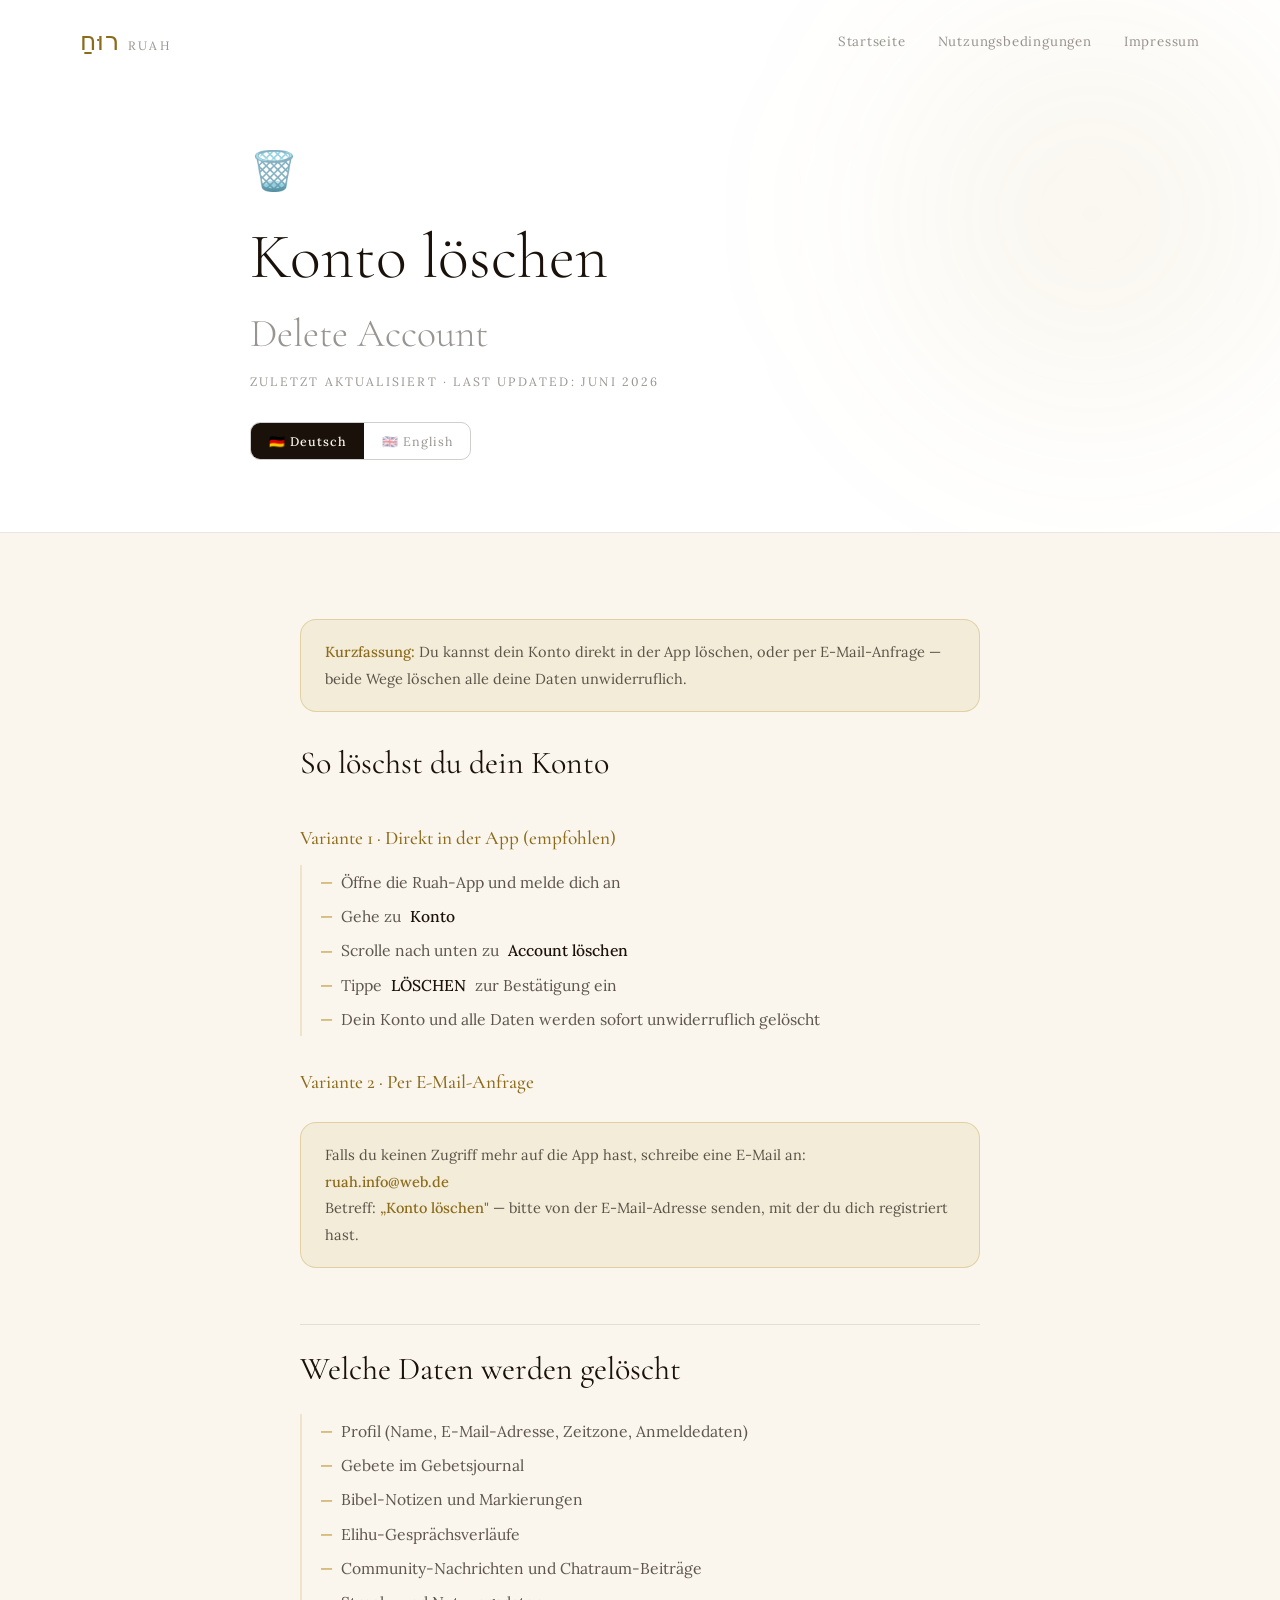
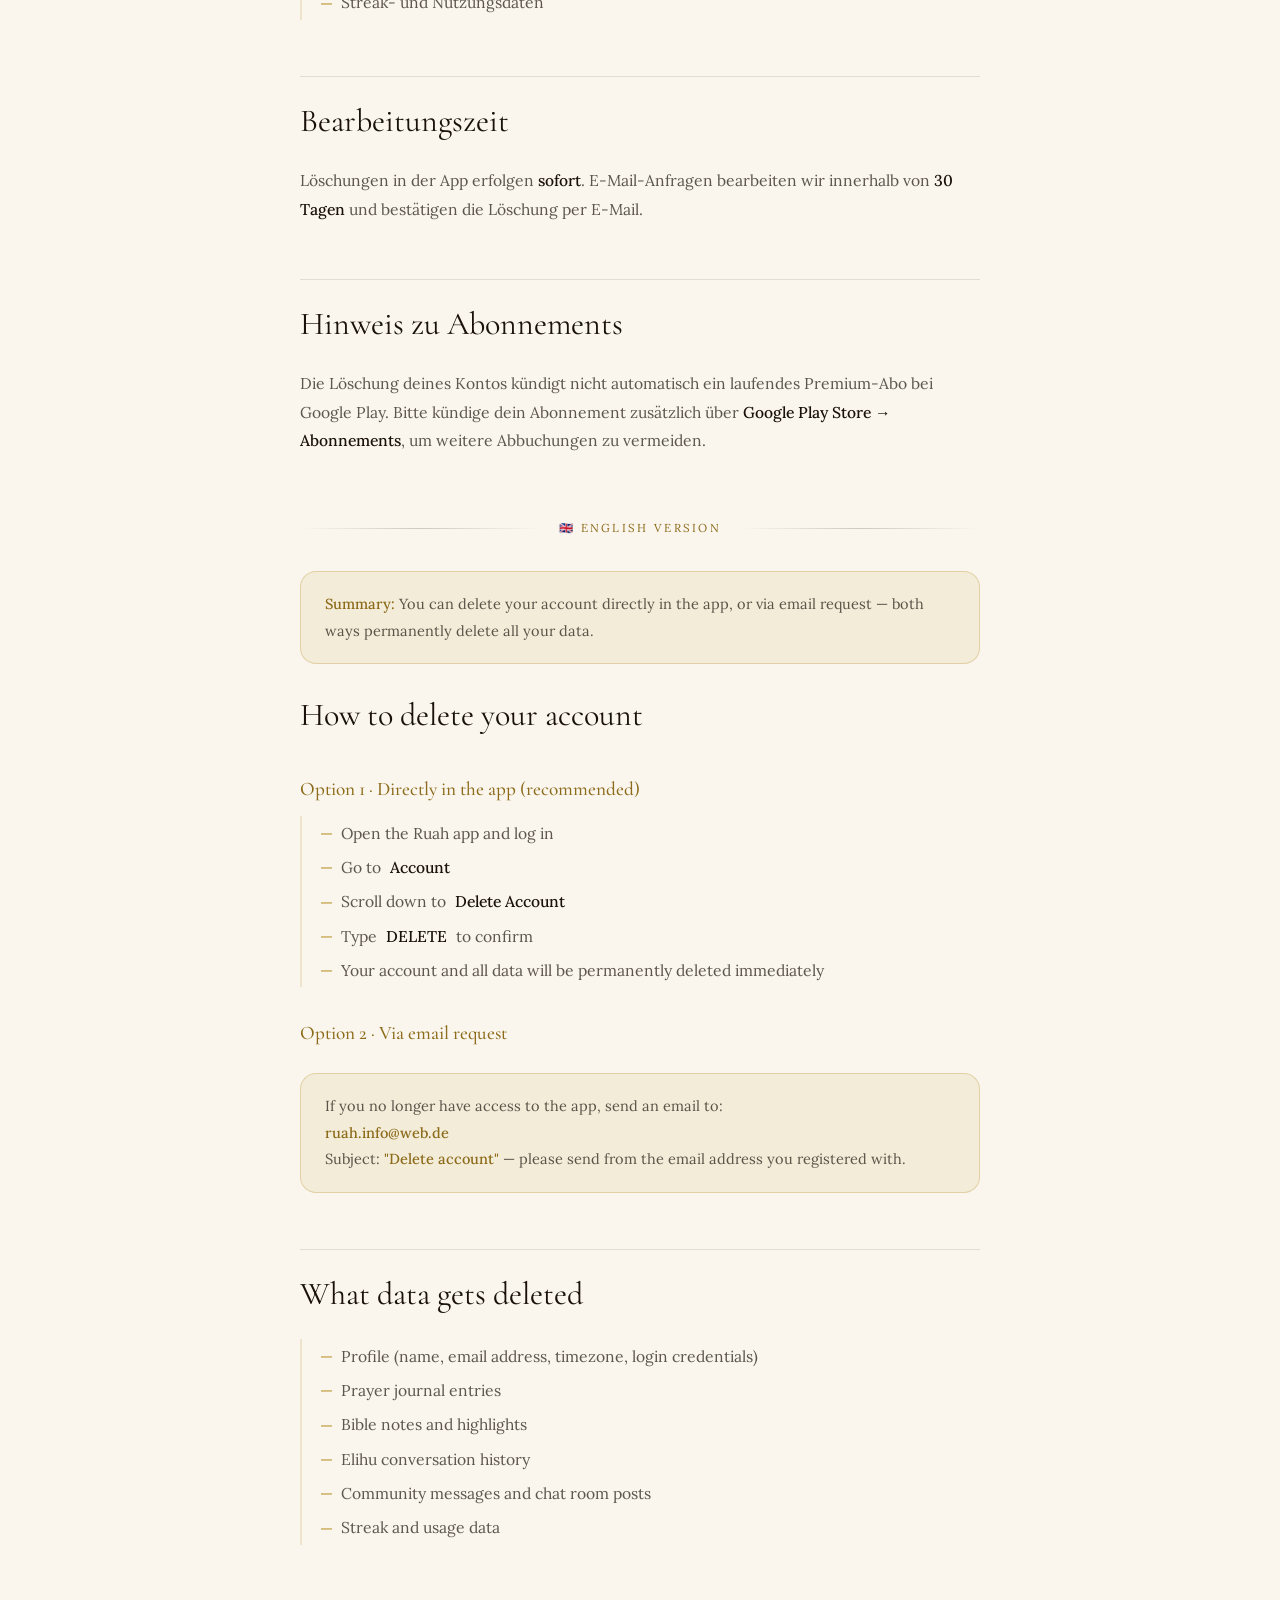
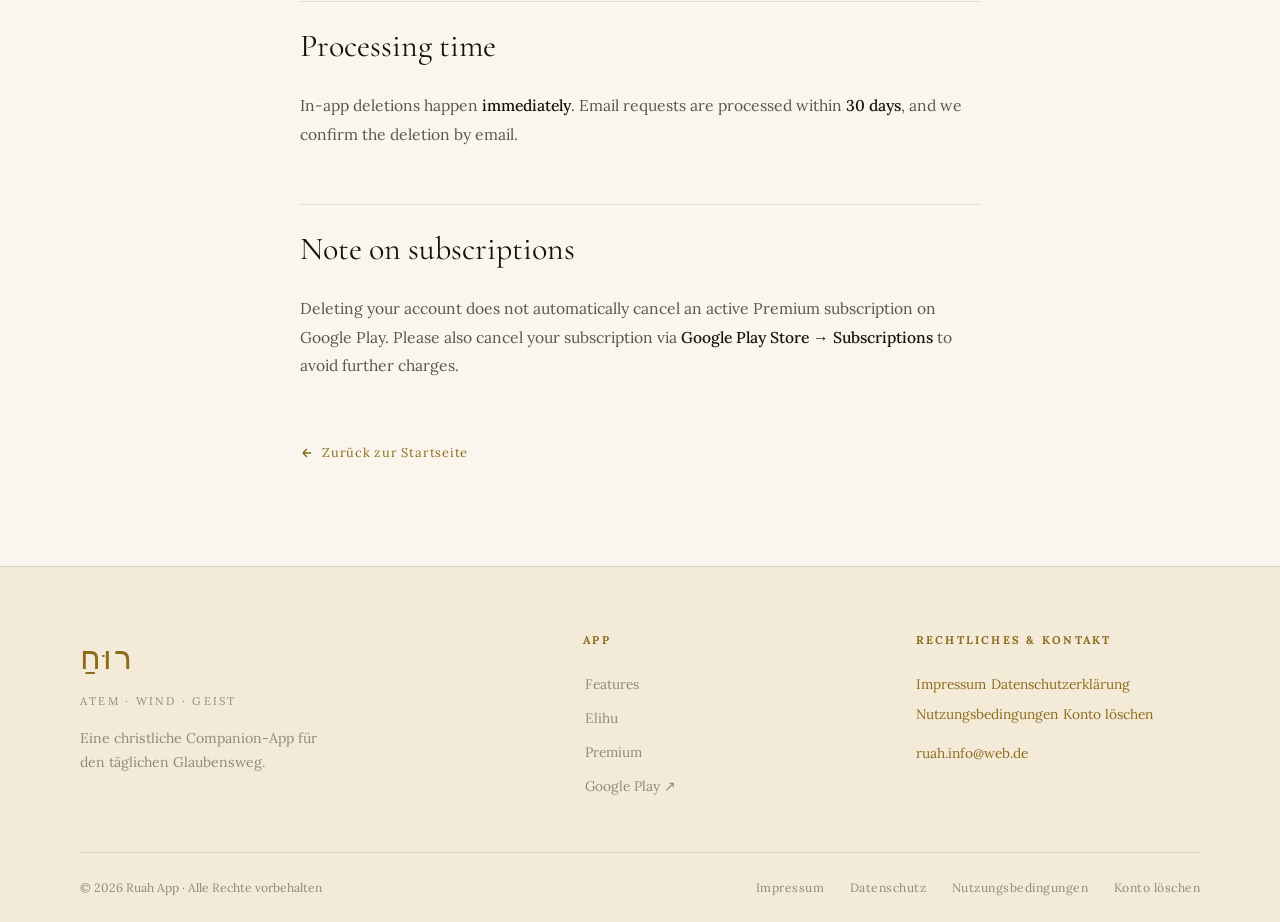
==== account-deletion.html @ 3427511c "Add files via upload" ====
<!DOCTYPE html>
<html lang="de">
<head>
  <meta charset="UTF-8">
  <meta name="viewport" content="width=device-width, initial-scale=1.0">
  <link rel="icon" type="image/png" href="favicon.png">
  <link rel="canonical" href="https://ruah.vercel.app/account-deletion.html">
  <meta name="description" content="Ruah Konto löschen — Anleitung zur dauerhaften Löschung deines Accounts und aller Daten.">
  <meta name="robots" content="noindex">
  <meta name="theme-color" content="#FAF6EE">
  <title>Konto löschen · Ruah</title>
  <link rel="preconnect" href="https://fonts.googleapis.com">
  <link rel="preconnect" href="https://fonts.gstatic.com" crossorigin>
  <link href="https://fonts.googleapis.com/css2?family=Cormorant+Garamond:ital,wght@0,300;0,400;0,500;1,300;1,400&family=Lora:ital,wght@0,400;0,500;1,400&display=swap" rel="stylesheet">
  <link rel="stylesheet" href="style.css">
</head>
<body>

<div id="progress-bar" role="progressbar" aria-hidden="true"></div>

<nav id="nav" aria-label="Hauptnavigation">
  <div class="nav-inner">
    <a href="index.html" class="nav-logo" aria-label="Ruah Startseite">
      <span class="nav-logo-heb">רוּחַ</span>
      <span class="nav-logo-lat">Ruah</span>
    </a>
    <div class="nav-links">
      <a href="index.html">Startseite</a>
      <a href="terms.html">Nutzungsbedingungen</a>
      <a href="imprint.html">Impressum</a>
    </div>
  </div>
</nav>

<header class="legal-hero">
  <div class="legal-hero-orb" aria-hidden="true"></div>
  <div class="container--narrow">
    <span class="legal-icon" aria-hidden="true">🗑️</span>
    <h1 class="legal-title">Konto löschen<br><span style="color:var(--ink-45);font-size:.62em;font-weight:300">Delete Account</span></h1>
    <p class="legal-sub">Zuletzt aktualisiert · Last updated: Juni 2026</p>
    <div class="lang-switch" role="navigation" aria-label="Sprachauswahl">
      <a href="#" data-target="de" class="active" aria-current="true">🇩🇪 Deutsch</a>
      <a href="#" data-target="en">🇬🇧 English</a>
    </div>
  </div>
</header>

<div class="legal-body">
  <div class="container">
    <div class="legal-layout">

      <article class="legal-content" id="de" style="grid-column: 1 / -1; max-width: 680px; margin: 0 auto;">

        <div class="info-box">
          <p><strong>Kurzfassung:</strong> Du kannst dein Konto direkt in der App löschen, oder per E-Mail-Anfrage — beide Wege löschen alle deine Daten unwiderruflich.</p>
        </div>

        <h2>So löschst du dein Konto</h2>
        <h3>Variante 1 · Direkt in der App (empfohlen)</h3>
        <ul>
          <li>Öffne die Ruah-App und melde dich an</li>
          <li>Gehe zu <strong>Konto</strong></li>
          <li>Scrolle nach unten zu <strong>Account löschen</strong></li>
          <li>Tippe <strong>LÖSCHEN</strong> zur Bestätigung ein</li>
          <li>Dein Konto und alle Daten werden sofort unwiderruflich gelöscht</li>
        </ul>

        <h3>Variante 2 · Per E-Mail-Anfrage</h3>
        <div class="info-box">
          <p>Falls du keinen Zugriff mehr auf die App hast, schreibe eine E-Mail an:</p>
          <p><a href="mailto:ruah.info@web.de?subject=Konto%20l%C3%B6schen"><strong>ruah.info@web.de</strong></a></p>
          <p>Betreff: <strong>„Konto löschen"</strong> — bitte von der E-Mail-Adresse senden, mit der du dich registriert hast.</p>
        </div>

        <h2>Welche Daten werden gelöscht</h2>
        <ul>
          <li>Profil (Name, E-Mail-Adresse, Zeitzone, Anmeldedaten)</li>
          <li>Gebete im Gebetsjournal</li>
          <li>Bibel-Notizen und Markierungen</li>
          <li>Elihu-Gesprächsverläufe</li>
          <li>Community-Nachrichten und Chatraum-Beiträge</li>
          <li>Streak- und Nutzungsdaten</li>
        </ul>

        <h2>Bearbeitungszeit</h2>
        <p>Löschungen in der App erfolgen <strong>sofort</strong>. E-Mail-Anfragen bearbeiten wir innerhalb von <strong>30 Tagen</strong> und bestätigen die Löschung per E-Mail.</p>

        <h2>Hinweis zu Abonnements</h2>
        <p>Die Löschung deines Kontos kündigt nicht automatisch ein laufendes Premium-Abo bei Google Play. Bitte kündige dein Abonnement zusätzlich über <strong>Google Play Store → Abonnements</strong>, um weitere Abbuchungen zu vermeiden.</p>

        <!-- ENGLISH -->
        <div class="lang-section" id="en">
          <div class="lang-divider"><span>🇬🇧 English Version</span></div>

          <div class="info-box">
            <p><strong>Summary:</strong> You can delete your account directly in the app, or via email request — both ways permanently delete all your data.</p>
          </div>

          <h2>How to delete your account</h2>
          <h3>Option 1 · Directly in the app (recommended)</h3>
          <ul>
            <li>Open the Ruah app and log in</li>
            <li>Go to <strong>Account</strong></li>
            <li>Scroll down to <strong>Delete Account</strong></li>
            <li>Type <strong>DELETE</strong> to confirm</li>
            <li>Your account and all data will be permanently deleted immediately</li>
          </ul>

          <h3>Option 2 · Via email request</h3>
          <div class="info-box">
            <p>If you no longer have access to the app, send an email to:</p>
            <p><a href="mailto:ruah.info@web.de?subject=Delete%20account"><strong>ruah.info@web.de</strong></a></p>
            <p>Subject: <strong>"Delete account"</strong> — please send from the email address you registered with.</p>
          </div>

          <h2>What data gets deleted</h2>
          <ul>
            <li>Profile (name, email address, timezone, login credentials)</li>
            <li>Prayer journal entries</li>
            <li>Bible notes and highlights</li>
            <li>Elihu conversation history</li>
            <li>Community messages and chat room posts</li>
            <li>Streak and usage data</li>
          </ul>

          <h2>Processing time</h2>
          <p>In-app deletions happen <strong>immediately</strong>. Email requests are processed within <strong>30 days</strong>, and we confirm the deletion by email.</p>

          <h2>Note on subscriptions</h2>
          <p>Deleting your account does not automatically cancel an active Premium subscription on Google Play. Please also cancel your subscription via <strong>Google Play Store → Subscriptions</strong> to avoid further charges.</p>
        </div>

        <a href="index.html" class="back-link">
          <svg width="14" height="14" viewBox="0 0 24 24" fill="none" stroke="currentColor" stroke-width="2.5" aria-hidden="true"><path d="M19 12H5M5 12l7-7M5 12l7 7"/></svg>
          Zurück zur Startseite
        </a>

      </article>
    </div>
  </div>
</div>

<footer id="footer" aria-label="Seitenfu&szlig;">
  <div class="container">
    <div class="footer-grid">
      <div class="footer-brand">
        <span class="f-heb">רוּחַ</span>
        <p class="f-sub">Atem · Wind · Geist</p>
        <p class="f-desc">Eine christliche Companion-App für den täglichen Glaubensweg.</p>
      </div>
      <div class="footer-col">
        <h4>App</h4>
        <a href="index.html#features">Features</a>
        <a href="index.html#elihu">Elihu</a>
        <a href="index.html#premium">Premium</a>
        <a href="https://play.google.com/store/apps/details?id=com.laisbrandmaehl.ruah" target="_blank" rel="noopener">Google Play ↗</a>
      </div>
      <div class="footer-col footer-contact">
        <h4>Rechtliches &amp; Kontakt</h4>
        <a href="imprint.html">Impressum</a>
        <a href="privacy.html">Datenschutzerklärung</a>
        <a href="terms.html">Nutzungsbedingungen</a>
        <a href="account-deletion.html">Konto löschen</a>
        <p style="margin-top:.8rem"><a href="mailto:ruah.info@web.de">ruah.info@web.de</a></p>
      </div>
    </div>
    <div class="footer-bottom">
      <p class="footer-copy">© 2026 Ruah App · Alle Rechte vorbehalten</p>
      <nav class="footer-legal-links" aria-label="Rechtliche Links">
        <a href="imprint.html">Impressum</a>
        <a href="privacy.html">Datenschutz</a>
        <a href="terms.html">Nutzungsbedingungen</a>
        <a href="account-deletion.html">Konto löschen</a>
      </nav>
    </div>
  </div>
</footer>

<script src="script.js"></script>
</body>
</html>
---- style.css ----
/* ═══════════════════════════════════════════════════════════
   RUAH — Premium Light Design System  v3.0
   Warm Cream · Ink · Gold
   Cormorant Garamond (Display) · Lora (Body)
   ═══════════════════════════════════════════════════════════ */

/* ── TOKENS ─────────────────────────────── */
:root {
  /* Surfaces */
  --bg:         #FAF6EE;
  --bg-warm:    #F4EAD8;
  --bg-section: #FFFFFF;
  --surface:    #FFFFFF;
  --surface-2:  #FBF7F0;

  /* Ink */
  --ink:        #1A110A;
  --ink-70:     rgba(26,17,10,.70);
  --ink-45:     rgba(26,17,10,.45);
  --ink-20:     rgba(26,17,10,.20);
  --ink-10:     rgba(26,17,10,.10);
  --ink-06:     rgba(26,17,10,.06);

  /* Gold */
  --gold:       #B8922A;
  --gold-lt:    #D4A84B;
  --gold-dk:    #8C6B1A;
  --gold-10:    rgba(184,146,42,.10);
  --gold-18:    rgba(184,146,42,.18);
  --gold-30:    rgba(184,146,42,.30);

  /* Shadows */
  --shadow-sm:  0 1px 4px rgba(26,17,10,.07), 0 2px 12px rgba(180,140,80,.08);
  --shadow-md:  0 4px 20px rgba(26,17,10,.08), 0 8px 40px rgba(180,140,80,.10);
  --shadow-lg:  0 12px 50px rgba(26,17,10,.10), 0 24px 80px rgba(180,140,80,.12);
  --shadow-xl:  0 24px 80px rgba(26,17,10,.12), 0 40px 120px rgba(180,140,80,.14);

  --br:    16px;
  --br-sm: 10px;
  --br-lg: 24px;
  --br-xl: 36px;

  --ease: cubic-bezier(0.16, 1, 0.3, 1);
  --ease-in: cubic-bezier(0.45, 0, 0.55, 1);
}

/* ── RESET ──────────────────────────────── */
*, *::before, *::after { box-sizing: border-box; margin: 0; padding: 0; }
html { scroll-behavior: smooth; -webkit-text-size-adjust: 100%; }
body {
  background: var(--bg);
  color: var(--ink);
  font-family: 'Lora', Georgia, serif;
  font-size: clamp(1rem, 1.5vw, 1.075rem);
  line-height: 1.78;
  overflow-x: hidden;
}
img, svg { display: block; max-width: 100%; }
a { color: inherit; text-decoration: none; }
ul { list-style: none; }

/* Selection */
::selection { background: var(--gold-10); color: var(--ink); }

/* Focus */
:focus-visible {
  outline: 2px solid var(--gold);
  outline-offset: 3px;
  border-radius: 4px;
}

/* ── SCROLL PROGRESS ────────────────────── */
#progress-bar {
  position: fixed;
  top: 0; left: 0;
  height: 2px;
  width: 0%;
  background: linear-gradient(90deg, var(--gold-dk), var(--gold), var(--gold-lt));
  z-index: 9999;
  transition: width .08s linear;
}

/* ── UTILITY ────────────────────────────── */
.container {
  width: min(1120px, 100% - 2 * clamp(1.25rem, 5vw, 3.5rem));
  margin: 0 auto;
}
.container--narrow {
  width: min(780px, 100% - 2 * clamp(1.25rem, 5vw, 3.5rem));
  margin: 0 auto;
}

/* ── TYPOGRAPHY ─────────────────────────── */
.label {
  font-family: 'Lora', serif;
  font-size: .73rem;
  font-weight: 400;
  letter-spacing: .26em;
  text-transform: uppercase;
  color: var(--gold);
  display: block;
  margin-bottom: .85rem;
}
.label--center { text-align: center; }
.label--ink    { color: var(--ink-45); }

.display {
  font-family: 'Cormorant Garamond', serif;
  font-size: clamp(2.4rem, 5vw, 3.9rem);
  font-weight: 300;
  line-height: 1.1;
  color: var(--ink);
  margin-bottom: 1.4rem;
}
.display--center { text-align: center; }
.display--sm { font-size: clamp(1.9rem, 3.5vw, 2.8rem); }

.body-text {
  color: var(--ink-70);
  line-height: 1.82;
  font-size: clamp(.93rem, 1.35vw, 1.02rem);
  margin-bottom: 1.1rem;
}
.body-text em   { color: var(--gold-dk); font-style: italic; }
.body-text strong { color: var(--ink); font-weight: 500; }

/* ── DIVIDER ────────────────────────────── */
.divider {
  height: 1px;
  background: linear-gradient(90deg, transparent, var(--gold-18), transparent);
  border: none;
  margin: 0;
}

/* ── BUTTONS ────────────────────────────── */
.btn {
  display: inline-flex;
  align-items: center;
  gap: .55rem;
  font-family: 'Lora', serif;
  font-size: .92rem;
  font-weight: 500;
  letter-spacing: .04em;
  padding: .88rem 2rem;
  border-radius: var(--br);
  cursor: pointer;
  transition: transform .28s var(--ease), box-shadow .28s, background .2s, border-color .2s;
}
.btn:active { transform: translateY(0) !important; }

.btn--primary {
  background: var(--ink);
  color: var(--bg);
  box-shadow: 0 4px 18px rgba(26,17,10,.18);
}
.btn--primary:hover {
  background: #2e1e13;
  transform: translateY(-2px);
  box-shadow: 0 10px 36px rgba(26,17,10,.22);
}
.btn--gold {
  background: var(--gold);
  color: var(--bg);
  box-shadow: 0 4px 18px var(--gold-18);
}
.btn--gold:hover {
  background: var(--gold-lt);
  transform: translateY(-2px);
  box-shadow: 0 10px 36px var(--gold-30);
}
.btn--ghost {
  background: transparent;
  color: var(--ink-70);
  border: 1.5px solid var(--ink-20);
}
.btn--ghost:hover {
  color: var(--ink);
  border-color: var(--ink-45);
  transform: translateY(-2px);
}
.btn--lg { padding: 1.05rem 2.6rem; font-size: 1rem; }
.btn--sm { padding: .62rem 1.45rem; font-size: .84rem; }

/* ══════════════════════════════════════════
   NAV
══════════════════════════════════════════ */
#nav {
  position: fixed;
  top: 0; left: 0; right: 0;
  z-index: 500;
  transition: background .35s, box-shadow .35s, backdrop-filter .35s;
}
#nav.scrolled {
  background: rgba(250,246,238,.92);
  backdrop-filter: blur(20px);
  -webkit-backdrop-filter: blur(20px);
  box-shadow: 0 1px 0 var(--ink-10), 0 4px 24px rgba(26,17,10,.06);
}
.nav-inner {
  display: flex;
  align-items: center;
  justify-content: space-between;
  width: min(1120px, 100% - 2.5rem);
  margin: 0 auto;
  padding: 1.25rem 0;
}
.nav-logo {
  display: flex;
  align-items: baseline;
  gap: .5rem;
}
.nav-logo-heb {
  font-family: 'Cormorant Garamond', serif;
  font-size: 1.55rem;
  font-weight: 500;
  color: var(--gold-dk);
  letter-spacing: .04em;
}
.nav-logo-lat {
  font-family: 'Lora', serif;
  font-size: .76rem;
  letter-spacing: .18em;
  color: var(--ink-45);
  text-transform: uppercase;
}
.nav-links {
  display: flex;
  align-items: center;
  gap: 2rem;
}
.nav-links a {
  font-size: .83rem;
  letter-spacing: .06em;
  color: var(--ink-45);
  transition: color .2s;
  position: relative;
}
.nav-links a::after {
  content: '';
  position: absolute;
  bottom: -3px;
  left: 0; right: 0;
  height: 1px;
  background: var(--gold);
  transform: scaleX(0);
  transform-origin: left;
  transition: transform .25s var(--ease);
}
.nav-links a:hover { color: var(--ink); }
.nav-links a:hover::after { transform: scaleX(1); }
.nav-links a.nav-cta {
  background: var(--ink);
  color: var(--bg) !important;
  padding: .42rem 1.15rem;
  border-radius: var(--br-sm);
  font-size: .8rem !important;
  letter-spacing: .08em !important;
  transition: background .2s, transform .2s var(--ease);
}
.nav-links a.nav-cta::after { display: none; }
.nav-links a.nav-cta:hover {
  background: var(--gold-dk);
  transform: translateY(-1px);
}

/* Language toggle */
.lang-toggle {
  display: flex;
  border: 1px solid var(--ink-20);
  border-radius: var(--br-sm);
  overflow: hidden;
  flex-shrink: 0;
}
.lang-btn {
  background: transparent;
  border: none;
  color: var(--ink-45);
  font-family: 'Lora', serif;
  font-size: .74rem;
  letter-spacing: .1em;
  padding: .36rem .7rem;
  cursor: pointer;
  transition: background .18s, color .18s;
  line-height: 1;
}
.lang-btn:hover { background: var(--ink-06); color: var(--ink); }
.lang-btn.active {
  background: var(--ink);
  color: var(--bg);
  font-weight: 500;
}
/* on scrolled nav — slightly adjusted */
#nav.scrolled .lang-toggle { border-color: var(--ink-20); }

/* ══════════════════════════════════════════
   HERO
══════════════════════════════════════════ */
#hero {
  position: relative;
  min-height: 100svh;
  display: flex;
  align-items: center;
  justify-content: center;
  overflow: hidden;
  padding: 8rem 1.5rem 5rem;
  background: var(--bg);
}
.hero-orb {
  position: absolute;
  border-radius: 50%;
  filter: blur(80px);
  pointer-events: none;
}
.hero-orb-1 {
  width: 55vw; height: 55vw;
  max-width: 680px; max-height: 680px;
  background: radial-gradient(circle, rgba(184,146,42,.12) 0%, transparent 68%);
  top: -15%; right: -10%;
  animation: oFloat1 16s ease-in-out infinite;
}
.hero-orb-2 {
  width: 42vw; height: 42vw;
  max-width: 520px; max-height: 520px;
  background: radial-gradient(circle, rgba(212,168,75,.09) 0%, transparent 68%);
  bottom: 5%; left: -8%;
  animation: oFloat2 20s ease-in-out infinite;
}
@keyframes oFloat1 { 0%,100%{transform:translate(0,0) scale(1)} 50%{transform:translate(-30px,24px) scale(1.06)} }
@keyframes oFloat2 { 0%,100%{transform:translate(0,0) scale(1)} 50%{transform:translate(24px,-30px) scale(1.05)} }

/* floating chars — very subtle on light */
.hero-chars {
  position: absolute; inset: 0;
  pointer-events: none; z-index: 0;
  overflow: hidden;
}
.hc {
  position: absolute;
  left: var(--x);
  font-family: 'Cormorant Garamond', serif;
  font-size: var(--sz);
  color: rgba(184,146,42,.055);
  user-select: none;
  animation: hcFloat var(--dur) var(--del) ease-in-out infinite;
}
@keyframes hcFloat {
  0%   { transform: translateY(108vh) rotate(-9deg); opacity: 0; }
  8%   { opacity: 1; }
  92%  { opacity: 1; }
  100% { transform: translateY(-14vh) rotate(9deg); opacity: 0; }
}

.hero-content {
  position: relative;
  z-index: 2;
  text-align: center;
  max-width: 760px;
}
.hero-eyebrow {
  font-family: 'Lora', serif;
  font-size: .73rem;
  letter-spacing: .28em;
  text-transform: uppercase;
  color: var(--gold);
  margin-bottom: 1.5rem;
  animation: aUp .9s .1s var(--ease) both;
}
.hero-heb {
  display: block;
  font-family: 'Cormorant Garamond', serif;
  font-size: clamp(5.5rem, 16vw, 11rem);
  font-weight: 300;
  line-height: .88;
  letter-spacing: .06em;
  color: var(--ink);
  animation: aUp 1.1s .25s var(--ease) both;
  /* subtle outline as premium touch */
  -webkit-text-stroke: 0px transparent;
}
.hero-tagline {
  display: flex;
  align-items: center;
  justify-content: center;
  gap: .8rem;
  font-family: 'Cormorant Garamond', serif;
  font-style: italic;
  font-size: clamp(1.3rem, 3vw, 1.9rem);
  font-weight: 300;
  color: var(--ink-45);
  margin: .5rem 0 1.6rem;
  animation: aUp 1s .4s var(--ease) both;
}
.hero-tagline .dot { color: var(--gold); font-style: normal; }
.hero-sub {
  color: var(--ink-70);
  max-width: 490px;
  margin: 0 auto 2.5rem;
  font-size: clamp(.93rem, 1.45vw, 1.02rem);
  animation: aUp 1s .55s var(--ease) both;
}
.hero-ctas {
  display: flex;
  flex-wrap: wrap;
  gap: .9rem;
  justify-content: center;
  animation: aUp 1s .7s var(--ease) both;
}
.scroll-cue {
  position: absolute;
  bottom: 2.5rem; left: 50%;
  transform: translateX(-50%);
  z-index: 2;
}
.scroll-line {
  width: 1px; height: 55px;
  background: linear-gradient(to bottom, var(--gold), transparent);
  margin: 0 auto;
  animation: sPulse 2.2s ease-in-out infinite;
}
@keyframes sPulse {
  0%,100% { opacity: .35; transform: scaleY(1); }
  50%      { opacity: .9;  transform: scaleY(1.08); }
}

/* ══════════════════════════════════════════
   MEANING
══════════════════════════════════════════ */
#meaning {
  padding: clamp(5rem, 10vw, 9rem) 0;
  background: var(--bg-section);
  position: relative;
}
.meaning-grid {
  display: grid;
  grid-template-columns: 1fr 1.5fr;
  gap: clamp(3rem, 6vw, 6rem);
  align-items: center;
}
.meaning-glyph {
  display: flex;
  align-items: center;
  justify-content: center;
}
.glyph-wrap {
  position: relative;
}
.glyph-text {
  font-family: 'Cormorant Garamond', serif;
  font-size: clamp(6rem, 11vw, 9.5rem);
  font-weight: 300;
  color: transparent;
  -webkit-text-stroke: 1.5px var(--gold-30);
  letter-spacing: .12em;
  line-height: 1;
  transition: -webkit-text-stroke .4s, color .4s;
  cursor: default;
  user-select: none;
}
.meaning-glyph:hover .glyph-text {
  -webkit-text-stroke: 1.5px var(--gold);
  color: var(--gold-10);
}
.pills {
  display: flex;
  flex-wrap: wrap;
  gap: .45rem;
  margin-top: 1.8rem;
}
.pill {
  font-size: .7rem;
  letter-spacing: .14em;
  text-transform: uppercase;
  padding: .3rem .9rem;
  border: 1px solid var(--gold-30);
  border-radius: 100px;
  color: var(--gold-dk);
  background: var(--gold-10);
  transition: background .2s, border-color .2s;
}
.pill:hover { background: var(--gold-18); border-color: var(--gold); }

/* ══════════════════════════════════════════
   FEATURES
══════════════════════════════════════════ */
#features {
  padding: clamp(5rem, 10vw, 9rem) 0;
  background: var(--bg);
}
.section-head { margin-bottom: clamp(2.5rem, 5vw, 4rem); }

.features-grid {
  display: grid;
  grid-template-columns: repeat(3, 1fr);
  gap: 1.1rem;
}
.fc {
  background: var(--surface);
  border: 1px solid var(--ink-10);
  border-radius: var(--br-lg);
  padding: 2.2rem 1.9rem;
  box-shadow: var(--shadow-sm);
  transition: border-color .3s, transform .4s var(--ease), box-shadow .4s;
  position: relative;
  overflow: hidden;
}
.fc::after {
  content: '';
  position: absolute;
  bottom: 0; left: 0; right: 0;
  height: 3px;
  background: linear-gradient(90deg, var(--gold-dk), var(--gold-lt));
  transform: scaleX(0);
  transform-origin: left;
  transition: transform .4s var(--ease);
  border-radius: 0 0 var(--br-lg) var(--br-lg);
}
.fc:hover {
  border-color: var(--gold-30);
  transform: translateY(-5px);
  box-shadow: var(--shadow-md);
}
.fc:hover::after { transform: scaleX(1); }
.fc--wide {
  grid-column: span 2;
  background: linear-gradient(135deg, var(--bg-warm) 0%, var(--surface) 100%);
}
.fc--warm {
  background: linear-gradient(135deg, rgba(212,168,75,.07) 0%, var(--surface) 100%);
}
.fc-icon { font-size: 1.85rem; margin-bottom: .95rem; display: block; }
.fc-title {
  font-family: 'Cormorant Garamond', serif;
  font-size: 1.45rem;
  font-weight: 500;
  color: var(--ink);
  margin-bottom: .5rem;
  line-height: 1.2;
}
.fc-body {
  font-size: .9rem;
  color: var(--ink-70);
  line-height: 1.75;
  margin-bottom: 1.1rem;
}
.fc-tag {
  font-family: 'Lora', serif;
  font-size: .68rem;
  letter-spacing: .14em;
  text-transform: uppercase;
  color: var(--gold-dk);
  background: var(--gold-10);
  padding: .22rem .7rem;
  border-radius: 100px;
  display: inline-block;
}

/* ══════════════════════════════════════════
   ELIHU
══════════════════════════════════════════ */
#elihu {
  padding: clamp(5rem, 10vw, 9rem) 0;
  background: var(--bg-warm);
  position: relative;
  overflow: hidden;
}
#elihu::before {
  content: '';
  position: absolute;
  top: 0; left: 0; right: 0;
  height: 1px;
  background: linear-gradient(90deg, transparent, var(--gold-18), transparent);
}
#elihu::after {
  content: '';
  position: absolute;
  bottom: 0; left: 0; right: 0;
  height: 1px;
  background: linear-gradient(90deg, transparent, var(--gold-18), transparent);
}
.elihu-orb-light {
  position: absolute;
  width: 65vw; height: 65vw;
  max-width: 800px; max-height: 800px;
  background: radial-gradient(circle, rgba(184,146,42,.09) 0%, transparent 68%);
  top: 50%; left: 50%;
  transform: translate(-50%,-50%);
  filter: blur(100px);
  pointer-events: none;
}
.elihu-grid {
  position: relative; z-index: 2;
  display: grid;
  grid-template-columns: 1fr 1fr;
  gap: clamp(3rem, 6vw, 5rem);
  align-items: center;
}
.elihu-quote {
  border-left: 2px solid var(--gold);
  padding-left: 1.4rem;
  margin: 1.8rem 0;
  font-style: italic;
  font-size: .98rem;
  color: var(--ink-70);
}
.elihu-quote cite {
  display: block;
  margin-top: .5rem;
  font-size: .74rem;
  letter-spacing: .1em;
  color: var(--gold-dk);
  font-style: normal;
}
.badges { display: flex; flex-wrap: wrap; gap: .45rem; margin-top: 1.4rem; }
.badge {
  font-size: .7rem;
  letter-spacing: .1em;
  text-transform: uppercase;
  color: var(--ink-45);
  border: 1px solid var(--ink-20);
  padding: .25rem .7rem;
  border-radius: 100px;
}

/* chat mockup — light */
.chat-mockup {
  background: var(--surface);
  border: 1px solid var(--ink-10);
  border-radius: var(--br-lg);
  overflow: hidden;
  box-shadow: var(--shadow-xl);
  transform: perspective(900px) rotateY(-4deg) rotateX(2deg);
  transition: transform .65s var(--ease), box-shadow .65s;
}
.chat-mockup:hover {
  transform: perspective(900px) rotateY(0) rotateX(0);
  box-shadow: 0 30px 80px rgba(26,17,10,.12), 0 60px 120px rgba(184,146,42,.08);
}
.chat-head {
  display: flex;
  align-items: center;
  gap: .85rem;
  padding: 1.1rem 1.4rem;
  border-bottom: 1px solid var(--ink-10);
  background: var(--bg-warm);
}
.chat-ava { font-size: 1.5rem; line-height: 1; }
.chat-name {
  font-family: 'Cormorant Garamond', serif;
  font-size: 1.1rem;
  font-weight: 500;
  color: var(--ink);
  letter-spacing: .04em;
}
.chat-status { font-size: .68rem; color: var(--gold-dk); letter-spacing: .08em; }
.chat-dot {
  width: 8px; height: 8px; border-radius: 50%;
  background: #4caf7d; margin-left: auto;
  box-shadow: 0 0 8px rgba(76,175,125,.5);
  animation: dPulse 2.5s ease-in-out infinite;
}
@keyframes dPulse { 0%,100%{opacity:1} 50%{opacity:.45} }
.chat-msgs { padding: 1.4rem; display: flex; flex-direction: column; gap: .8rem; }
.cb {
  max-width: 84%;
  padding: .8rem 1rem;
  border-radius: 16px;
  font-size: .85rem;
  line-height: 1.68;
  font-family: 'Lora', serif;
  visibility: hidden;
  opacity: 0;
  transition: opacity .3s ease;
}
.cb.user {
  align-self: flex-end;
  background: var(--bg-warm);
  border: 1px solid var(--gold-18);
  color: var(--ink);
  border-bottom-right-radius: 4px;
}
.cb.bot {
  align-self: flex-start;
  background: var(--surface-2);
  border: 1px solid var(--ink-10);
  color: var(--ink-70);
  border-bottom-left-radius: 4px;
}
.cb em { color: var(--gold-dk); font-style: italic; }

/* ══════════════════════════════════════════
   PREMIUM
══════════════════════════════════════════ */
#premium {
  padding: clamp(5rem, 10vw, 9rem) 0;
  background: var(--bg-section);
}
.premium-wrap {
  display: grid;
  grid-template-columns: 1fr 1fr;
  gap: 1.2rem;
  max-width: 780px;
  margin: 0 auto;
}
.pc {
  border-radius: var(--br-lg);
  padding: 2.4rem 2rem;
  border: 1px solid var(--ink-10);
  background: var(--surface);
  box-shadow: var(--shadow-sm);
}
.pc h3 {
  font-family: 'Cormorant Garamond', serif;
  font-size: 2rem;
  font-weight: 300;
  color: var(--ink);
  margin-bottom: 1.4rem;
}
.price-mo { font-size: .95rem; color: var(--ink-45); }
.pc ul { margin-bottom: .5rem; }
.pc li {
  display: flex;
  align-items: flex-start;
  gap: .7rem;
  padding: .46rem 0;
  border-bottom: 1px solid var(--ink-06);
  font-size: .89rem;
  color: var(--ink-70);
}
.pc li:last-child { border-bottom: none; }
.ck { color: var(--ink-20); flex-shrink: 0; margin-top: .1rem; }
.ck--gold { color: var(--gold); flex-shrink: 0; margin-top: .1rem; }
.pc--paid {
  background: linear-gradient(145deg, var(--bg-warm) 0%, var(--surface) 100%);
  border-color: var(--gold-30);
  position: relative;
  box-shadow: var(--shadow-md);
}
.pc-badge {
  position: absolute;
  top: -1px; left: 50%;
  transform: translateX(-50%);
  background: var(--gold);
  color: var(--bg);
  font-size: .68rem;
  letter-spacing: .16em;
  text-transform: uppercase;
  font-family: 'Lora', serif;
  font-weight: 500;
  padding: .24rem 1.1rem;
  border-radius: 0 0 var(--br-sm) var(--br-sm);
  box-shadow: 0 2px 8px var(--gold-30);
}
.pc--paid h3 { color: var(--gold-dk); }
.pc--paid .btn { width: 100%; justify-content: center; margin-top: 1.5rem; }

/* ══════════════════════════════════════════
   DOWNLOAD / CTA
══════════════════════════════════════════ */
#download {
  padding: clamp(5rem, 10vw, 9rem) 0;
  background: var(--ink);
  position: relative;
  overflow: hidden;
}
.dl-orb {
  position: absolute;
  width: 55vw; height: 55vw;
  max-width: 680px;
  background: radial-gradient(circle, rgba(184,146,42,.14) 0%, transparent 68%);
  top: -20%; right: -10%;
  filter: blur(90px);
  pointer-events: none;
  animation: oFloat1 18s ease-in-out infinite;
}
.dl-content { position: relative; z-index: 2; text-align: center; }
.dl-label {
  font-family: 'Lora', serif;
  font-size: .73rem;
  letter-spacing: .26em;
  text-transform: uppercase;
  color: var(--gold);
  display: block;
  margin-bottom: .85rem;
}
.dl-title {
  font-family: 'Cormorant Garamond', serif;
  font-size: clamp(2.8rem, 6vw, 4.5rem);
  font-weight: 300;
  color: #FAF6EE;
  margin-bottom: 1.2rem;
  line-height: 1.08;
}
.dl-sub {
  color: rgba(250,246,238,.6);
  max-width: 420px;
  margin: 0 auto 2.8rem;
  font-size: clamp(.9rem, 1.4vw, 1rem);
}
.play-btn {
  display: inline-flex;
  align-items: center;
  gap: .7rem;
  background: var(--gold);
  color: var(--ink);
  font-family: 'Lora', serif;
  font-size: 1rem;
  font-weight: 500;
  padding: 1.05rem 2.6rem;
  border-radius: var(--br);
  box-shadow: 0 6px 28px var(--gold-30);
  transition: background .2s, transform .3s var(--ease), box-shadow .3s;
}
.play-btn:hover {
  background: var(--gold-lt);
  transform: translateY(-3px);
  box-shadow: 0 14px 44px rgba(184,146,42,.42);
}
.dl-note {
  margin-top: 1.2rem;
  font-size: .72rem;
  letter-spacing: .12em;
  text-transform: uppercase;
  color: rgba(250,246,238,.35);
}

/* ══════════════════════════════════════════
   FOOTER  ← premium 3-column
══════════════════════════════════════════ */
#footer {
  background: var(--bg-warm);
  border-top: 1px solid var(--ink-10);
  padding: 4rem 0 0;
}
.footer-grid {
  display: grid;
  grid-template-columns: 1.6fr 1fr 1fr;
  gap: 3rem;
  padding-bottom: 3rem;
}
.footer-brand .f-heb {
  font-family: 'Cormorant Garamond', serif;
  font-size: 2rem;
  font-weight: 300;
  color: var(--gold-dk);
  display: block;
  letter-spacing: .06em;
}
.footer-brand .f-sub {
  font-size: .7rem;
  letter-spacing: .2em;
  text-transform: uppercase;
  color: var(--ink-45);
  margin-top: .2rem;
  margin-bottom: 1rem;
}
.footer-brand .f-desc {
  font-size: .88rem;
  color: var(--ink-45);
  line-height: 1.7;
  max-width: 260px;
}
.footer-col h4 {
  font-family: 'Lora', serif;
  font-size: .7rem;
  letter-spacing: .2em;
  text-transform: uppercase;
  color: var(--gold-dk);
  margin-bottom: 1rem;
}
.footer-col a {
  display: block;
  font-size: .86rem;
  color: var(--ink-45);
  padding: .3rem 0;
  transition: color .2s, padding-left .2s;
  border-left: 2px solid transparent;
  padding-left: 0;
}
.footer-col a:hover {
  color: var(--ink);
  padding-left: .5rem;
  border-left-color: var(--gold);
}
.footer-contact p {
  font-size: .86rem;
  color: var(--ink-45);
  line-height: 1.6;
  margin-bottom: .5rem;
}
.footer-contact a {
  color: var(--gold-dk) !important;
  border-left: none !important;
  padding-left: 0 !important;
  display: inline !important;
  font-size: .86rem;
  transition: color .2s;
}
.footer-contact a:hover { color: var(--gold) !important; }
.footer-bottom {
  border-top: 1px solid var(--ink-10);
  padding: 1.5rem 0;
  display: flex;
  align-items: center;
  justify-content: space-between;
  flex-wrap: wrap;
  gap: 1rem;
}
.footer-copy {
  font-size: .76rem;
  color: var(--ink-45);
}
.footer-legal-links {
  display: flex;
  gap: 1.6rem;
}
.footer-legal-links a {
  font-size: .76rem;
  color: var(--ink-45);
  letter-spacing: .04em;
  transition: color .2s;
}
.footer-legal-links a:hover { color: var(--ink); }

/* ══════════════════════════════════════════
   LEGAL PAGES
══════════════════════════════════════════ */
.legal-hero {
  padding: 8.5rem 0 4.5rem;
  background: var(--bg-section);
  position: relative;
  overflow: hidden;
  border-bottom: 1px solid var(--ink-10);
}
.legal-hero-orb {
  position: absolute;
  width: 50vw; height: 50vw;
  max-width: 580px;
  background: radial-gradient(circle, rgba(184,146,42,.1) 0%, transparent 68%);
  top: -20%; right: -8%;
  filter: blur(80px);
  pointer-events: none;
}
.legal-icon {
  font-size: 2.4rem;
  display: block;
  margin-bottom: 1.1rem;
  animation: aUp .8s .1s var(--ease) both;
}
.legal-title {
  font-family: 'Cormorant Garamond', serif;
  font-size: clamp(2.6rem, 5.5vw, 4rem);
  font-weight: 300;
  line-height: 1.08;
  color: var(--ink);
  margin-bottom: .7rem;
  animation: aUp 1s .2s var(--ease) both;
}
.legal-sub {
  font-size: .76rem;
  letter-spacing: .18em;
  text-transform: uppercase;
  color: var(--ink-45);
  margin-bottom: 1.8rem;
  animation: aUp .9s .3s var(--ease) both;
}
.lang-switch {
  display: inline-flex;
  border: 1px solid var(--ink-20);
  border-radius: var(--br-sm);
  overflow: hidden;
  animation: aUp .9s .4s var(--ease) both;
}
.lang-switch a {
  padding: .44rem 1.1rem;
  font-size: .78rem;
  letter-spacing: .08em;
  color: var(--ink-45);
  transition: background .2s, color .2s;
}
.lang-switch a:hover { background: var(--ink-06); color: var(--ink); }
.lang-switch a.active {
  background: var(--ink);
  color: var(--bg);
  font-weight: 500;
}

/* legal layout */
.legal-body { padding: 4rem 0 6rem; background: var(--bg); }
.legal-layout {
  display: grid;
  grid-template-columns: 210px 1fr;
  gap: 4rem;
  align-items: start;
}
.legal-toc {
  position: sticky;
  top: 6rem;
  border-left: 2px solid var(--ink-10);
  padding-left: 1.4rem;
}
.legal-toc .toc-label {
  font-size: .68rem;
  letter-spacing: .2em;
  text-transform: uppercase;
  color: var(--gold-dk);
  margin-bottom: .85rem;
  display: block;
}
.legal-toc a {
  display: block;
  font-size: .8rem;
  color: var(--ink-45);
  padding: .28rem 0;
  transition: color .2s, padding-left .2s, border-left-color .2s;
  border-left: 2px solid transparent;
  margin-left: -1.4rem;
  padding-left: 1.3rem;
}
.legal-toc a:hover { color: var(--ink); padding-left: 1.55rem; border-left-color: var(--gold); }
.legal-toc a.toc-active { color: var(--ink); border-left-color: var(--gold); padding-left: 1.55rem; }
.toc-section {
  margin-top: 1.5rem;
  padding-top: 1.2rem;
  border-top: 1px solid var(--ink-10);
}

/* legal content */
.legal-content h2 {
  font-family: 'Cormorant Garamond', serif;
  font-size: clamp(1.5rem, 2.5vw, 2rem);
  font-weight: 400;
  color: var(--ink);
  margin: 3.5rem 0 1rem;
  padding-top: 1rem;
  border-top: 1px solid var(--ink-10);
  scroll-margin-top: 7rem;
}
.legal-content h2:first-of-type { margin-top: 0; border-top: none; padding-top: 0; }
.legal-content h3 {
  font-family: 'Cormorant Garamond', serif;
  font-size: 1.2rem;
  font-weight: 500;
  color: var(--gold-dk);
  margin: 1.8rem 0 .6rem;
}
.legal-content p {
  color: var(--ink-70);
  line-height: 1.82;
  font-size: clamp(.91rem, 1.3vw, .98rem);
  margin-bottom: .95rem;
}
.legal-content a { color: var(--gold-dk); transition: color .2s; }
.legal-content a:hover { color: var(--gold); }
.legal-content ul {
  padding-left: 1.1rem;
  margin-bottom: 1rem;
  border-left: 2px solid var(--gold-18);
}
.legal-content ul li {
  color: var(--ink-70);
  font-size: clamp(.91rem, 1.3vw, .98rem);
  line-height: 1.8;
  padding: .18rem 0;
  display: flex;
  align-items: flex-start;
  gap: .55rem;
}
.legal-content ul li::before {
  content: '—';
  color: var(--gold);
  flex-shrink: 0;
  margin-top: .02em;
}
.legal-content strong { color: var(--ink); font-weight: 500; }

/* info / warn boxes */
.info-box {
  background: var(--gold-10);
  border: 1px solid var(--gold-30);
  border-radius: var(--br);
  padding: 1.2rem 1.5rem;
  margin: 1.4rem 0;
}
.info-box p { color: var(--ink-70); margin: 0; font-size: .91rem; }
.info-box strong { color: var(--gold-dk); }

.warn-box {
  background: rgba(180,60,40,.06);
  border: 1px solid rgba(180,60,40,.22);
  border-radius: var(--br);
  padding: 1.2rem 1.5rem;
  margin: 1.4rem 0;
}
.warn-box p { color: var(--ink-70); margin: 0; font-size: .91rem; }

/* third-party cards */
.tp-grid {
  display: grid;
  grid-template-columns: repeat(auto-fill, minmax(210px, 1fr));
  gap: .85rem;
  margin: 1.2rem 0;
}
.tp-card {
  background: var(--surface);
  border: 1px solid var(--ink-10);
  border-radius: var(--br);
  padding: 1rem 1.2rem;
  box-shadow: var(--shadow-sm);
  transition: border-color .2s, transform .3s var(--ease), box-shadow .3s;
}
.tp-card:hover {
  border-color: var(--gold-30);
  transform: translateY(-3px);
  box-shadow: var(--shadow-md);
}
.tp-card h4 {
  font-family: 'Cormorant Garamond', serif;
  font-size: 1.05rem;
  font-weight: 500;
  color: var(--ink);
  margin-bottom: .3rem;
}
.tp-card p { font-size: .78rem; color: var(--ink-45); margin: 0 0 .55rem; line-height: 1.5; }
.tp-card a {
  font-size: .74rem;
  color: var(--gold-dk);
  letter-spacing: .05em;
  display: inline-flex;
  align-items: center;
  gap: .3rem;
  transition: color .2s;
}
.tp-card a:hover { color: var(--gold); }

/* lang divider */
.lang-section { margin-top: 4rem; }
.lang-divider {
  display: flex;
  align-items: center;
  gap: 1.2rem;
  margin: 3rem 0 2rem;
}
.lang-divider::before, .lang-divider::after {
  content: '';
  flex: 1;
  height: 1px;
  background: linear-gradient(90deg, transparent, var(--ink-20), transparent);
}
.lang-divider span {
  font-size: .72rem;
  letter-spacing: .2em;
  text-transform: uppercase;
  color: var(--gold-dk);
  white-space: nowrap;
}

/* imprint grid */
.imprint-grid {
  display: grid;
  grid-template-columns: 1fr 1fr;
  gap: 1rem;
  margin: 1.4rem 0;
}
.info-row {
  background: var(--surface);
  border: 1px solid var(--ink-10);
  border-radius: var(--br);
  padding: 1.1rem 1.4rem;
  box-shadow: var(--shadow-sm);
}
.info-row .ir-label {
  font-size: .68rem;
  letter-spacing: .18em;
  text-transform: uppercase;
  color: var(--gold-dk);
  margin-bottom: .38rem;
  display: block;
}
.info-row .ir-value {
  color: var(--ink);
  font-size: .93rem;
  line-height: 1.6;
}
.info-row .ir-value a { color: var(--gold-dk); transition: color .2s; }
.info-row .ir-value a:hover { color: var(--gold); }

/* back link */
.back-link {
  display: inline-flex;
  align-items: center;
  gap: .5rem;
  font-size: .8rem;
  letter-spacing: .06em;
  color: var(--ink-45);
  margin-top: 3rem;
  transition: color .2s, gap .2s;
}
.back-link:hover { color: var(--ink); gap: .75rem; }
.back-link svg { transition: transform .2s; }
.back-link:hover svg { transform: translateX(-3px); }

/* ══════════════════════════════════════════
   SCROLL ANIMATIONS  — Premium System
   Elemente fliegen beim Scrollen rein.
   JS setzt .visible wenn im Viewport.
══════════════════════════════════════════ */

/* Basis: alle animierbaren Elemente starten unsichtbar */
[data-a] {
  opacity: 0;
  will-change: opacity, transform;
  transition:
    opacity  .85s var(--ease),
    transform .85s var(--ease);
}

/* Richtungen — stärkere Distanz für dramatischen Effekt */
[data-a="up"]      { transform: translateY(64px); }
[data-a="down"]    { transform: translateY(-40px); }
[data-a="right"]   { transform: translateX(-72px); }
[data-a="left"]    { transform: translateX(72px); }
[data-a="scale"]   { transform: scale(.94) translateY(24px); }
[data-a="fade"]    { /* nur opacity, kein transform */ }

/* Einflug-Zielzustand */
[data-a].visible {
  opacity: 1;
  transform: translate(0) scale(1);
}

/* Stagger-Delays — feinere Stufen */
[data-d="1"]  { transition-delay: .08s; }
[data-d="2"]  { transition-delay: .16s; }
[data-d="3"]  { transition-delay: .24s; }
[data-d="4"]  { transition-delay: .34s; }
[data-d="5"]  { transition-delay: .44s; }
[data-d="6"]  { transition-delay: .55s; }

/* Word-Split Animationen für Headlines */
.word-split .word {
  display: inline-block;
  overflow: hidden;
  vertical-align: bottom;
}
.word-split .word-inner {
  display: inline-block;
  transform: translateY(110%);
  opacity: 0;
  transition: transform .75s var(--ease), opacity .75s var(--ease);
}
.word-split.visible .word-inner {
  transform: translateY(0);
  opacity: 1;
}
/* staggered per word via inline style --wi */
.word-split .word-inner { transition-delay: calc(var(--wi, 0) * 0.09s); }

/* Line-reveal für Label-Texte */
.line-reveal {
  overflow: hidden;
  display: block;
}
.line-reveal-inner {
  display: block;
  transform: translateY(100%);
  opacity: 0;
  transition: transform .6s var(--ease), opacity .6s var(--ease);
}
.line-reveal.visible .line-reveal-inner {
  transform: translateY(0);
  opacity: 1;
}

/* Chat-Bubble Fly-in */
.cb {
  transition: opacity .4s ease, transform .5s var(--ease);
}
.cb.user  { transform: translateX(28px); }
.cb.bot   { transform: translateX(-28px); }
.cb.chat-visible {
  opacity: 1 !important;
  visibility: visible !important;
  transform: translateX(0) !important;
}

/* Feature-Card Stagger via JS-assigned --ci */
.fc[style*="--ci"] {
  transition-delay: calc(var(--ci, 0) * 0.1s);
}

/* Section-Trennlinie wächst rein */
.divider-anim {
  transform: scaleX(0);
  transform-origin: left;
  transition: transform 1.2s var(--ease);
}
.divider-anim.visible {
  transform: scaleX(1);
}

/* Counter-Zahl läuft hoch */
.count-up {
  display: inline-block;
  font-variant-numeric: tabular-nums;
}

/* ══════════════════════════════════════════
   RESPONSIVE
══════════════════════════════════════════ */
@media (max-width: 960px) {
  .features-grid { grid-template-columns: 1fr 1fr; }
  .fc--wide { grid-column: span 2; }
  .meaning-grid, .elihu-grid, .premium-wrap { grid-template-columns: 1fr; }
  .meaning-glyph { order: -1; }
  .glyph-text { font-size: 7rem; }
  .chat-mockup { transform: none; max-width: 500px; margin: 0 auto; }
  .premium-wrap { max-width: 480px; }
  .footer-grid { grid-template-columns: 1fr 1fr; }
  .footer-brand { grid-column: span 2; }
}
@media (max-width: 860px) {
  .legal-layout { grid-template-columns: 1fr; }
  .legal-toc { display: none; }
  .imprint-grid { grid-template-columns: 1fr; }
}
@media (max-width: 600px) {
  .lang-toggle { display: none; }
  .features-grid { grid-template-columns: 1fr; }
  .fc--wide { grid-column: span 1; }
  .nav-links a:not(.nav-cta) { display: none; }
  .footer-grid { grid-template-columns: 1fr; }
  .footer-brand { grid-column: span 1; }
  .footer-bottom { flex-direction: column; align-items: flex-start; }
  .footer-legal-links { flex-wrap: wrap; gap: 1rem; }
  .hero-ctas { flex-direction: column; align-items: center; }
  .premium-wrap { grid-template-columns: 1fr; }
  .tp-grid { grid-template-columns: 1fr; }
}

/* ── KEYFRAMES ────────────────────────── */
@keyframes aUp {
  from { opacity: 0; transform: translateY(28px); }
  to   { opacity: 1; transform: none; }
}

/* Print for legal pages */
@media print {
  #nav, .legal-toc, .scroll-cue, .back-link, #footer { display: none; }
  .legal-body { padding: 0; }
  .legal-content h2 { page-break-after: avoid; }
  body { font-size: 11pt; color: #000; background: #fff; }
}
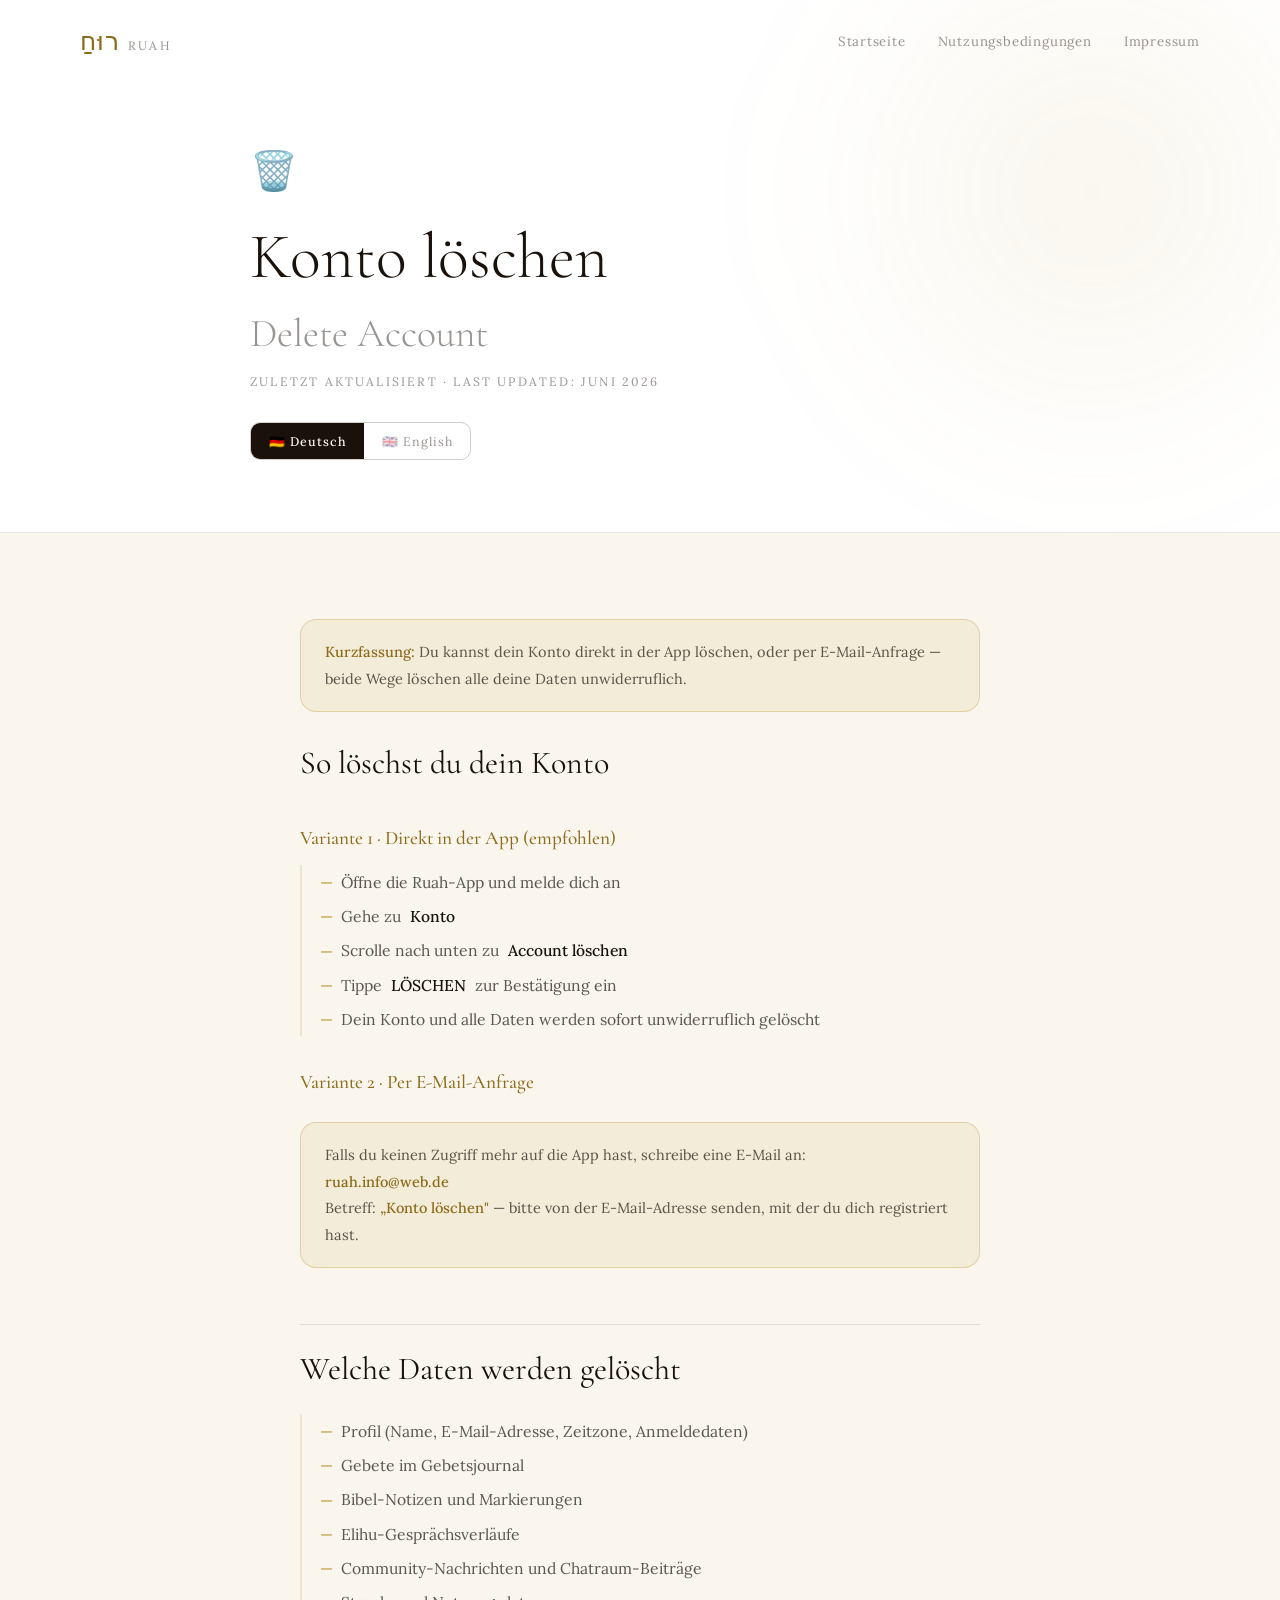
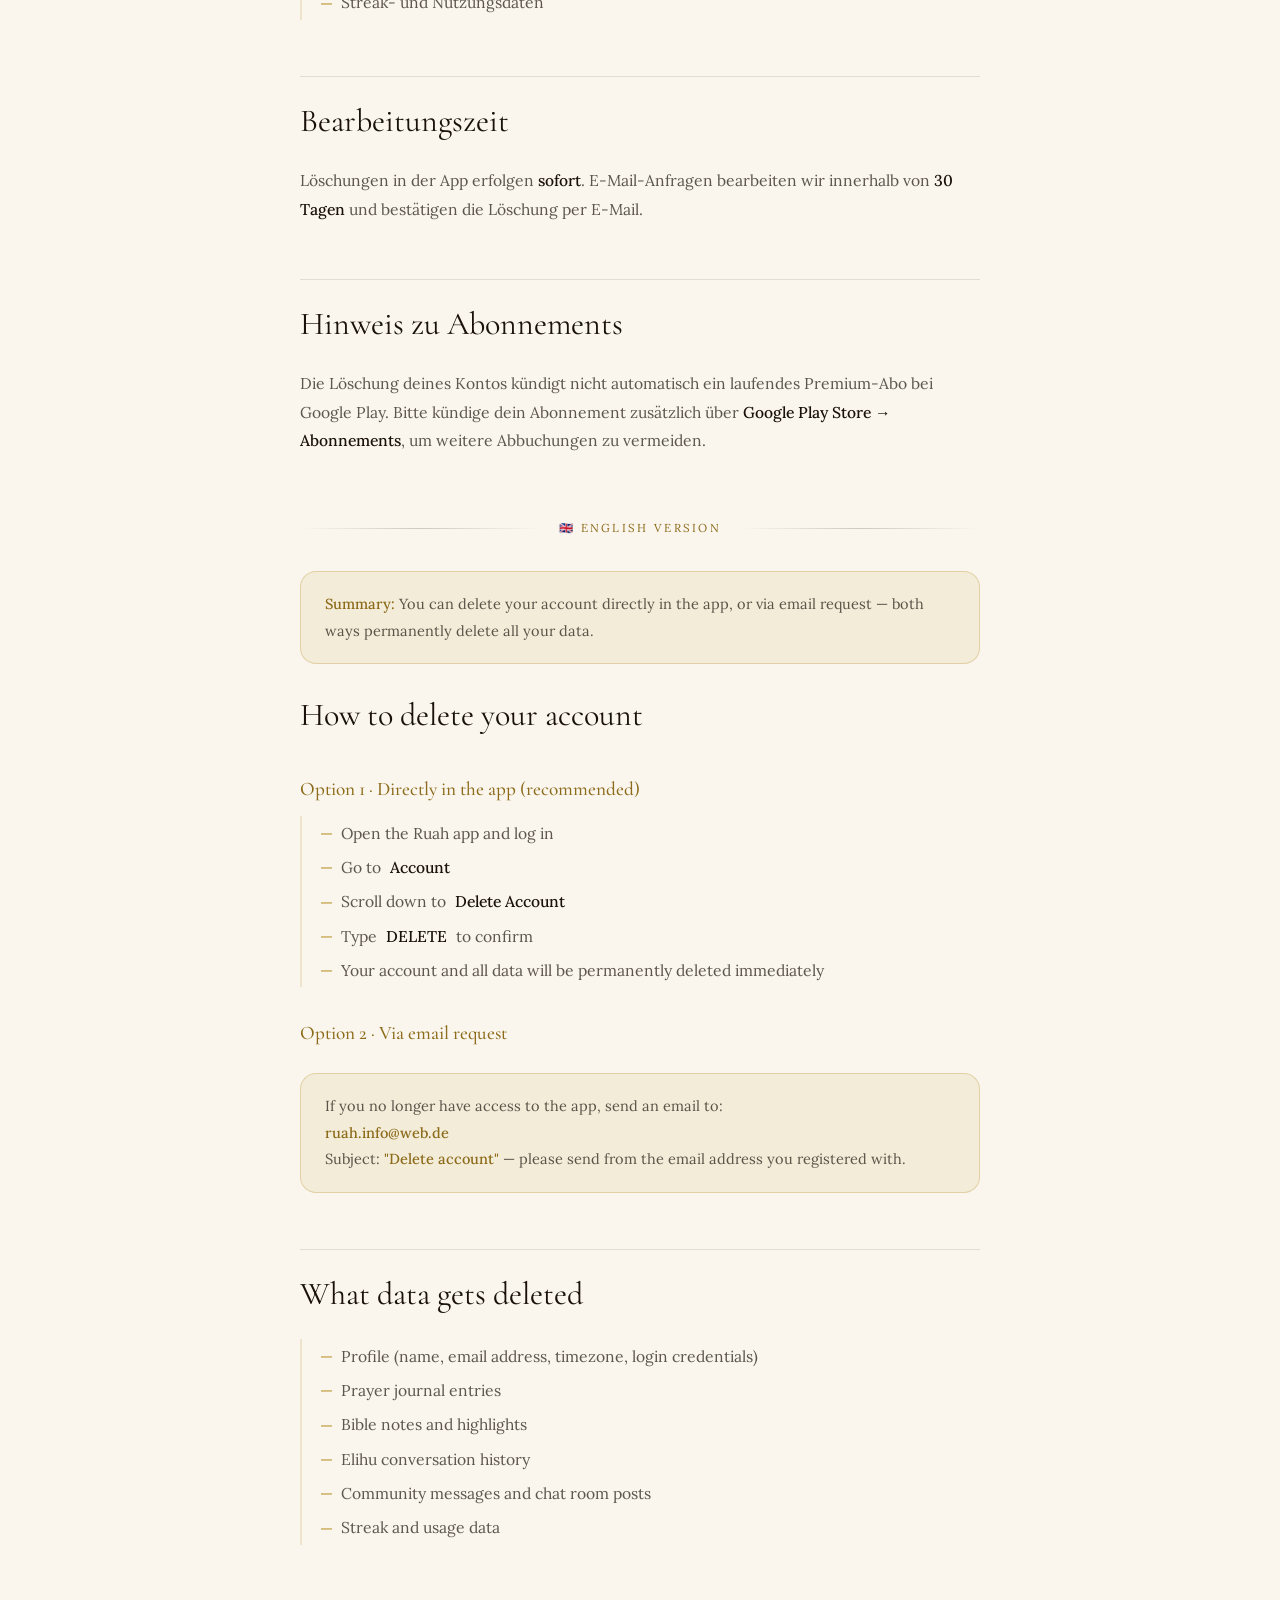
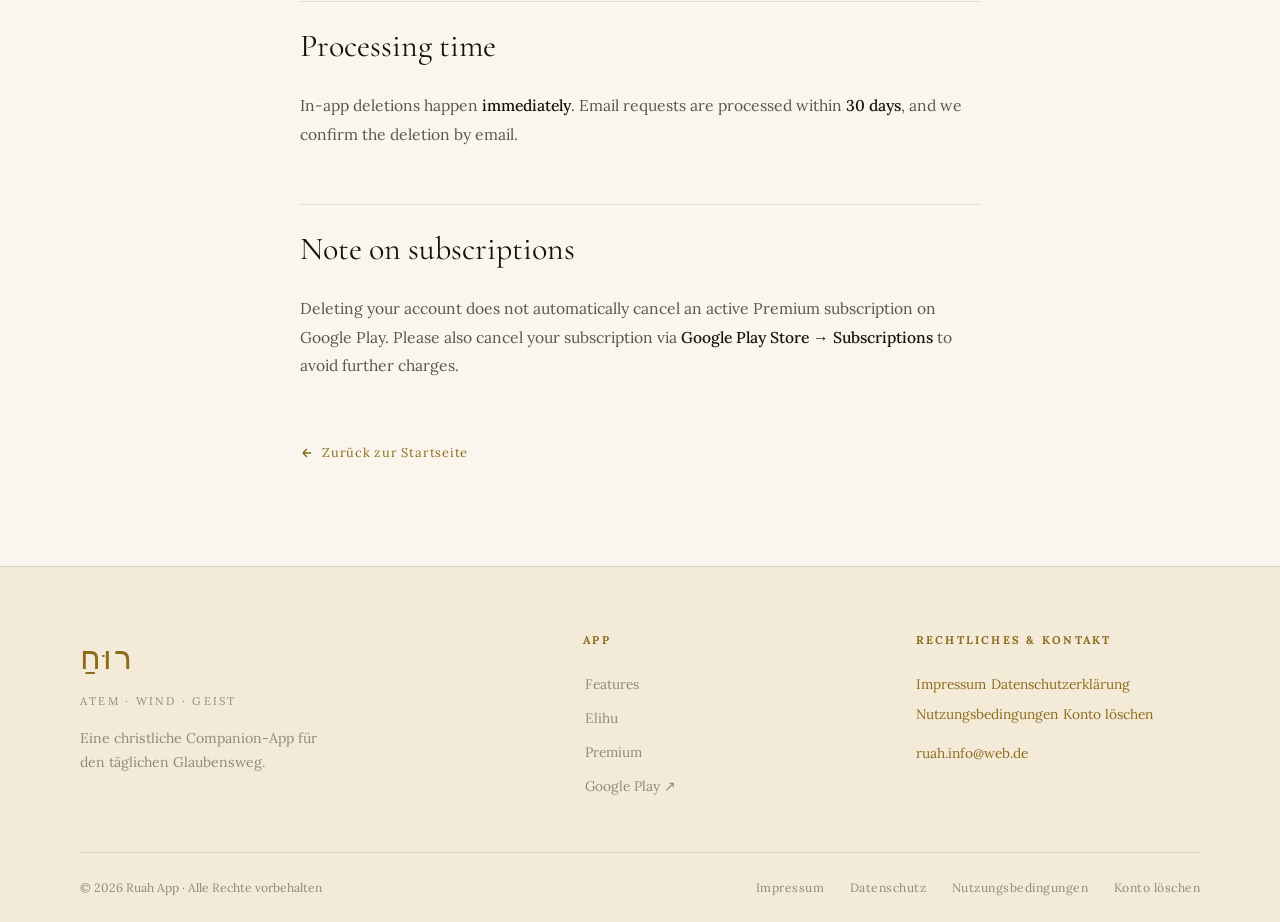
==== commit b67347b7: "Add files via upload" ====
--- a/account-deletion.html
+++ b/account-deletion.html
@@ -4,7 +4,7 @@
   <meta charset="UTF-8">
   <meta name="viewport" content="width=device-width, initial-scale=1.0">
   <link rel="icon" type="image/png" href="favicon.png">
-  <link rel="canonical" href="https://ruah.vercel.app/account-deletion.html">
+  <link rel="canonical" href="https://getruah.vercel.app/account-deletion.html">
   <meta name="description" content="Ruah Konto löschen — Anleitung zur dauerhaften Löschung deines Accounts und aller Daten.">
   <meta name="robots" content="noindex">
   <meta name="theme-color" content="#FAF6EE">
--- a/style.css
+++ b/style.css
@@ -1350,3 +1350,52 @@
   .legal-content h2 { page-break-after: avoid; }
   body { font-size: 11pt; color: #000; background: #fff; }
 }
+
+/* ═══════════════════════════════════════════════════════
+   ENHANCED MOTION — parallax depth, 3D card tilt, micro-interactions
+   Added 30.08.2026
+   ═══════════════════════════════════════════════════════ */
+
+/* -- 3D tilt support for feature cards -- */
+.fc { will-change: transform; }
+.fc-icon { transition: transform .35s var(--ease); }
+.fc:hover .fc-icon { transform: scale(1.15) rotate(-6deg); }
+
+/* -- Button shine-sweep + tactile press -- */
+.btn { position: relative; overflow: hidden; }
+.btn::before {
+  content: '';
+  position: absolute; top: 0; left: -60%;
+  width: 40%; height: 100%;
+  background: linear-gradient(120deg, transparent, rgba(255,255,255,.35), transparent);
+  transform: skewX(-20deg);
+  transition: left .65s ease;
+  pointer-events: none;
+}
+.btn:hover::before { left: 130%; }
+.btn--ghost::before { background: linear-gradient(120deg, transparent, rgba(184,146,42,.18), transparent); }
+.btn--primary:hover, .btn--gold:hover, .btn--ghost:hover { transform: translateY(-2px) scale(1.015); }
+.btn:active { transform: scale(.965) !important; transition-duration: .1s; }
+
+/* -- Nav logo -- */
+.nav-logo { transition: transform .3s var(--ease); display: inline-flex; }
+.nav-logo:hover { transform: scale(1.045); }
+
+/* -- Parallax-ready decorative layers -- */
+.hero-chars, .elihu-orb-light, .dl-orb, .legal-hero-orb {
+  will-change: transform;
+  transition: transform .05s linear;
+}
+
+/* Respect reduced-motion preference for all of the above */
+@media (prefers-reduced-motion: reduce) {
+  .fc:hover .fc-icon,
+  .btn::before,
+  .btn--primary:hover, .btn--gold:hover, .btn--ghost:hover,
+  .nav-logo:hover,
+  .hero-chars, .elihu-orb-light, .dl-orb, .legal-hero-orb {
+    transition: none !important;
+    animation: none !important;
+    transform: none !important;
+  }
+}
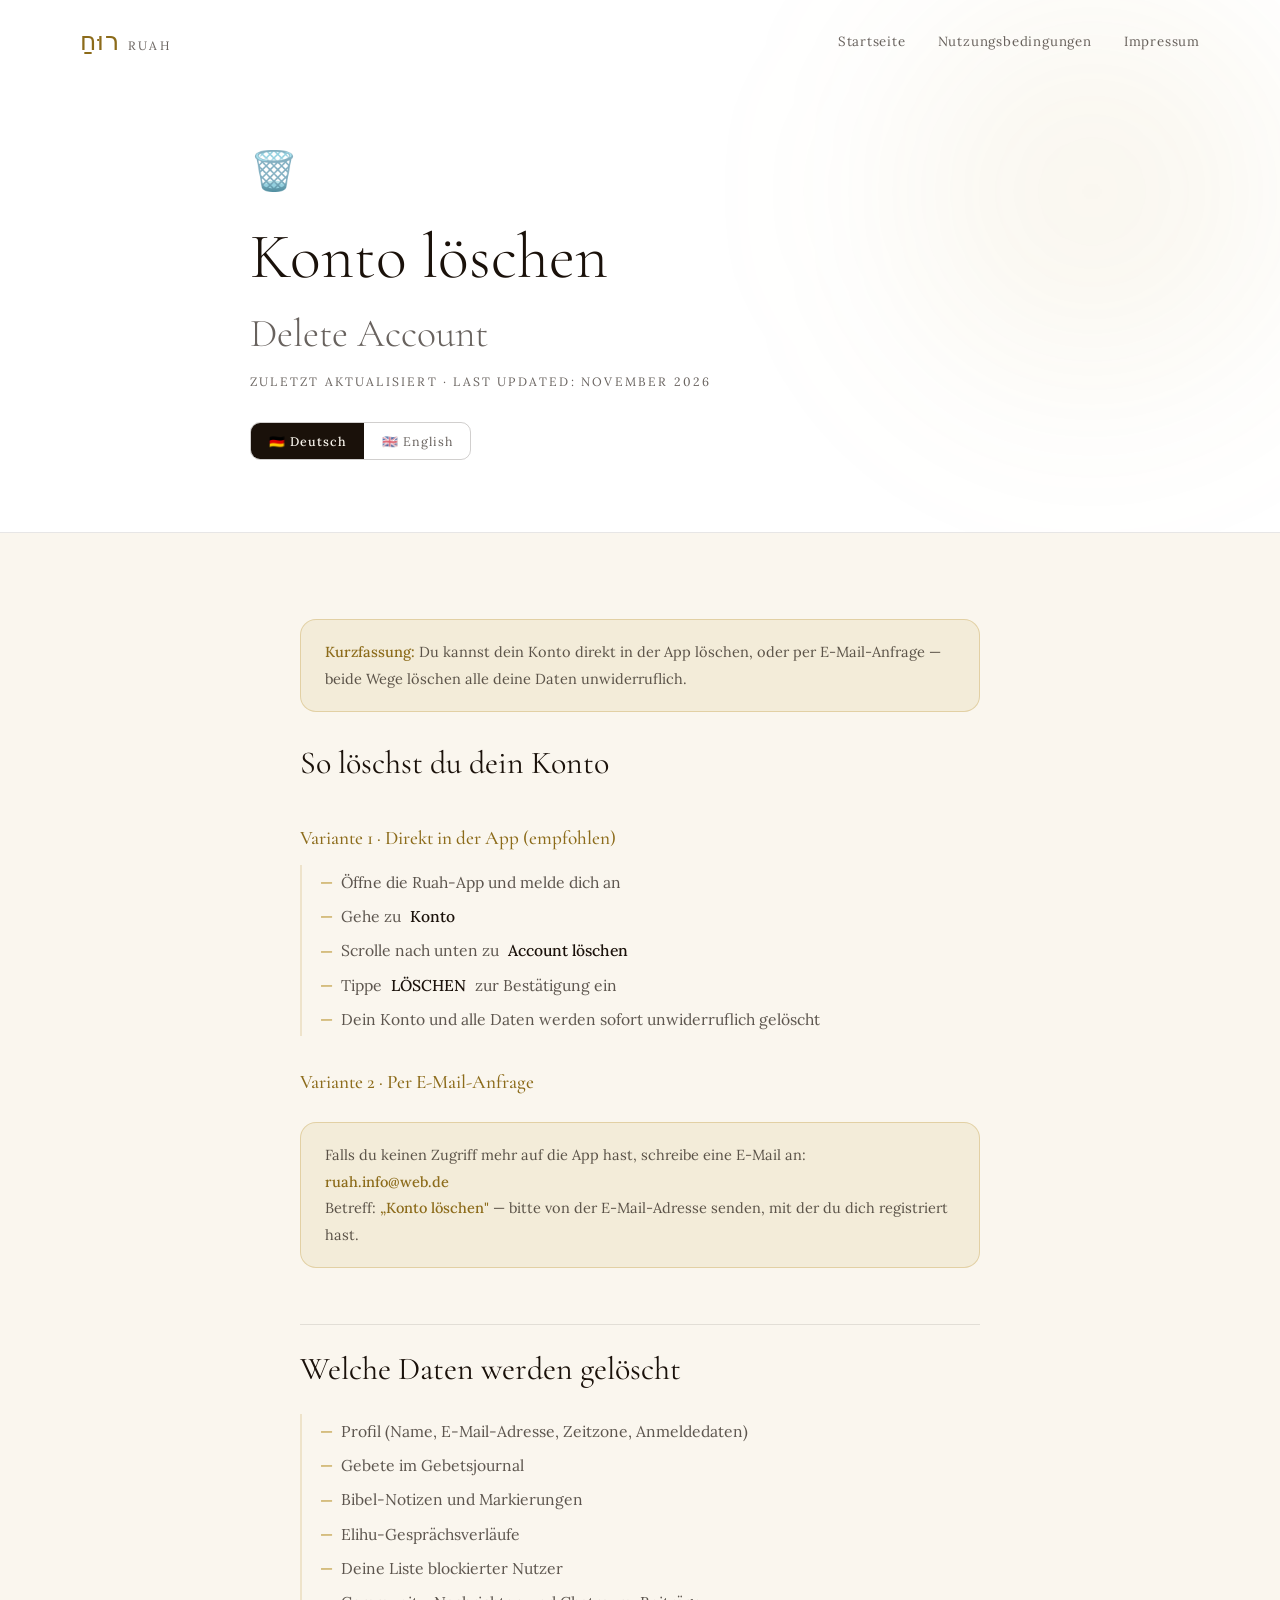
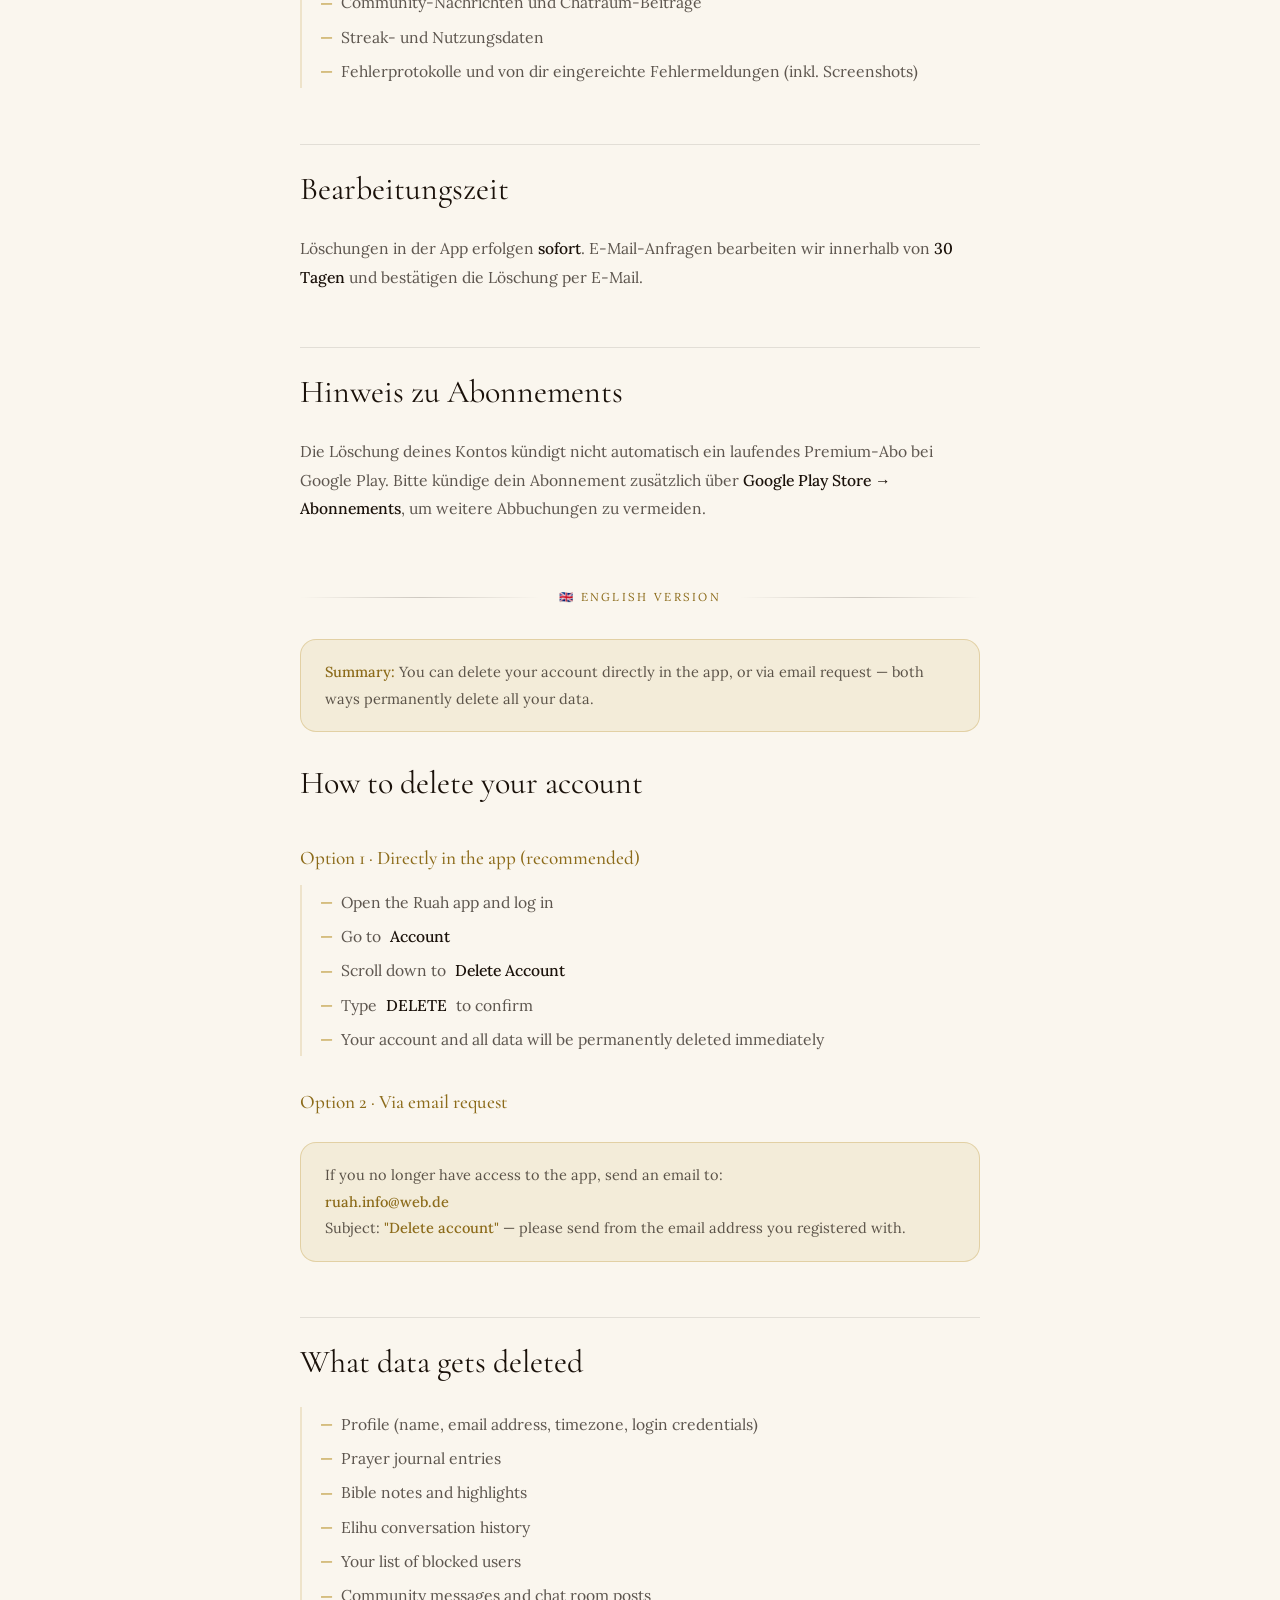
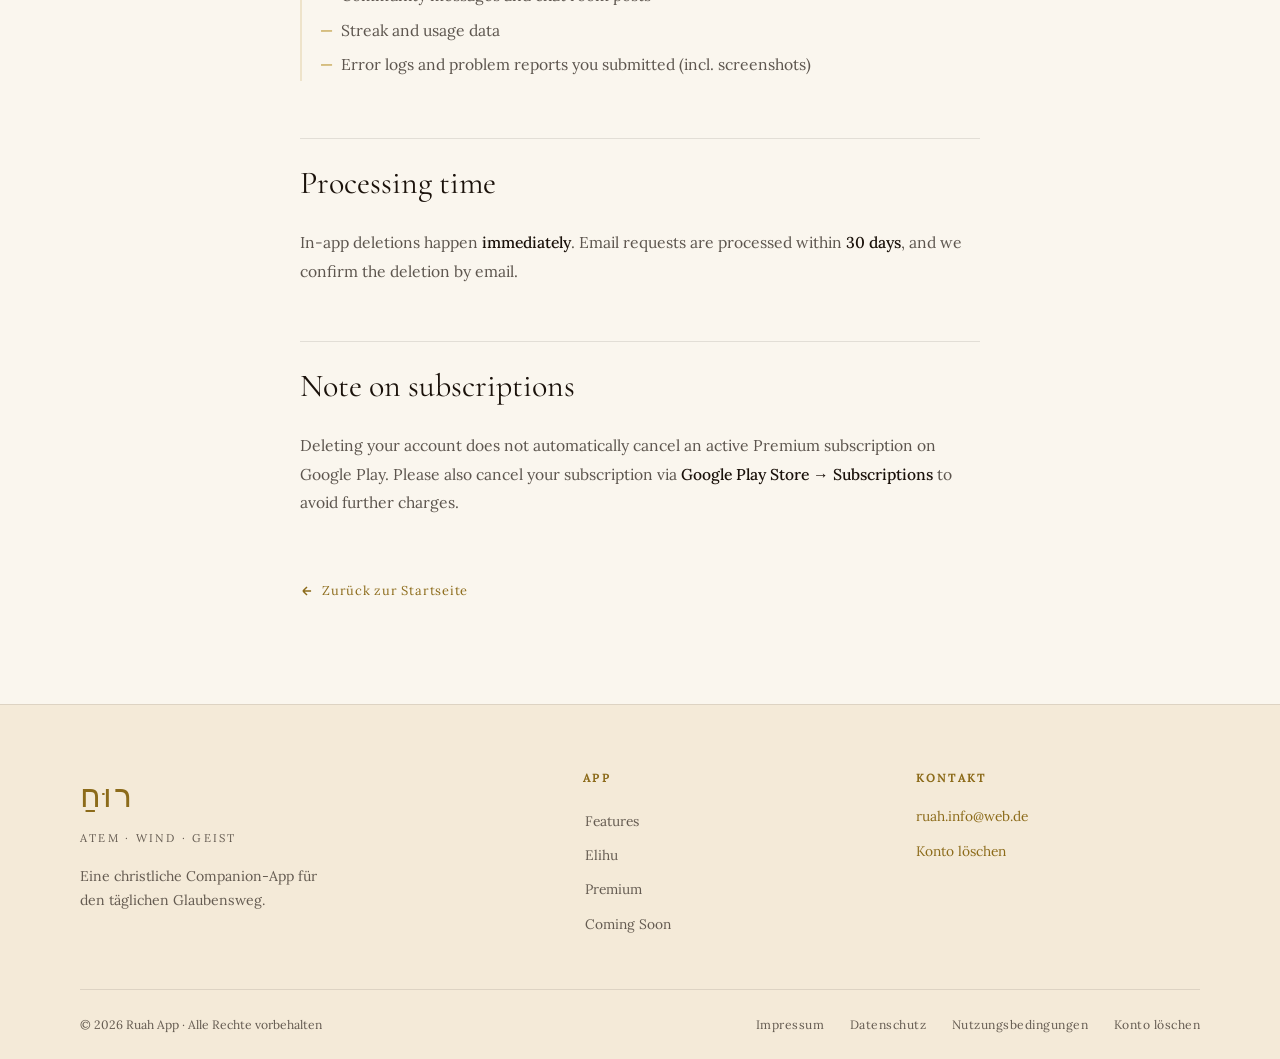
==== commit ec3a74ce: "Add files via upload" ====
--- a/account-deletion.html
+++ b/account-deletion.html
@@ -9,9 +9,9 @@
   <meta name="robots" content="noindex">
   <meta name="theme-color" content="#FAF6EE">
   <title>Konto löschen · Ruah</title>
-  <link rel="preconnect" href="https://fonts.googleapis.com">
-  <link rel="preconnect" href="https://fonts.gstatic.com" crossorigin>
-  <link href="https://fonts.googleapis.com/css2?family=Cormorant+Garamond:ital,wght@0,300;0,400;0,500;1,300;1,400&family=Lora:ital,wght@0,400;0,500;1,400&display=swap" rel="stylesheet">
+  <link rel="preload" href="fonts/cormorant-garamond-latin-500-normal.woff2" as="font" type="font/woff2" crossorigin>
+  <link rel="preload" href="fonts/lora-latin-400-normal.woff2" as="font" type="font/woff2" crossorigin>
+  <link rel="stylesheet" href="fonts.css">
   <link rel="stylesheet" href="style.css">
 </head>
 <body>
@@ -37,7 +37,7 @@
   <div class="container--narrow">
     <span class="legal-icon" aria-hidden="true">🗑️</span>
     <h1 class="legal-title">Konto löschen<br><span style="color:var(--ink-45);font-size:.62em;font-weight:300">Delete Account</span></h1>
-    <p class="legal-sub">Zuletzt aktualisiert · Last updated: Juni 2026</p>
+    <p class="legal-sub">Zuletzt aktualisiert · Last updated: November 2026</p>
     <div class="lang-switch" role="navigation" aria-label="Sprachauswahl">
       <a href="#" data-target="de" class="active" aria-current="true">🇩🇪 Deutsch</a>
       <a href="#" data-target="en">🇬🇧 English</a>
@@ -78,8 +78,10 @@
           <li>Gebete im Gebetsjournal</li>
           <li>Bibel-Notizen und Markierungen</li>
           <li>Elihu-Gesprächsverläufe</li>
+          <li>Deine Liste blockierter Nutzer</li>
           <li>Community-Nachrichten und Chatraum-Beiträge</li>
           <li>Streak- und Nutzungsdaten</li>
+          <li>Fehlerprotokolle und von dir eingereichte Fehlermeldungen (inkl. Screenshots)</li>
         </ul>
 
         <h2>Bearbeitungszeit</h2>
@@ -119,8 +121,10 @@
             <li>Prayer journal entries</li>
             <li>Bible notes and highlights</li>
             <li>Elihu conversation history</li>
+          <li>Your list of blocked users</li>
             <li>Community messages and chat room posts</li>
             <li>Streak and usage data</li>
+          <li>Error logs and problem reports you submitted (incl. screenshots)</li>
           </ul>
 
           <h2>Processing time</h2>
@@ -153,15 +157,12 @@
         <a href="index.html#features">Features</a>
         <a href="index.html#elihu">Elihu</a>
         <a href="index.html#premium">Premium</a>
-        <a href="https://play.google.com/store/apps/details?id=com.laisbrandmaehl.ruah" target="_blank" rel="noopener">Google Play ↗</a>
+        <a href="index.html#download">Coming Soon</a>
       </div>
       <div class="footer-col footer-contact">
-        <h4>Rechtliches &amp; Kontakt</h4>
-        <a href="imprint.html">Impressum</a>
-        <a href="privacy.html">Datenschutzerklärung</a>
-        <a href="terms.html">Nutzungsbedingungen</a>
+        <h4>Kontakt</h4>
+        <p><a href="mailto:ruah.info@web.de">ruah.info@web.de</a></p>
         <a href="account-deletion.html">Konto löschen</a>
-        <p style="margin-top:.8rem"><a href="mailto:ruah.info@web.de">ruah.info@web.de</a></p>
       </div>
     </div>
     <div class="footer-bottom">
--- a/fonts.css
+++ b/fonts.css
@@ -0,0 +1,218 @@
+/* Self-hosted fonts (Cormorant Garamond + Lora), replacing the Google Fonts CDN.
+   Both are SIL Open Font License — free for any use, including self-hosting. */
+
+@font-face {
+  font-family: 'Cormorant Garamond';
+  font-style: normal;
+  font-weight: 300;
+  font-display: swap;
+  src: url('fonts/cormorant-garamond-latin-ext-300-normal.woff2') format('woff2');
+  unicode-range: U+0100-02BA,U+02BD-02C5,U+02C7-02CC,U+02CE-02D7,U+02DD-02FF,U+0304,U+0308,U+0329,U+1D00-1DBF,U+1E00-1E9F,U+1EF2-1EFF,U+2020,U+20A0-20AB,U+20AD-20C0,U+2113,U+2C60-2C7F,U+A720-A7FF;
+}
+
+@font-face {
+  font-family: 'Cormorant Garamond';
+  font-style: normal;
+  font-weight: 300;
+  font-display: swap;
+  src: url('fonts/cormorant-garamond-latin-300-normal.woff2') format('woff2');
+  unicode-range: U+0000-00FF,U+0131,U+0152-0153,U+02BB-02BC,U+02C6,U+02DA,U+02DC,U+0304,U+0308,U+0329,U+2000-206F,U+20AC,U+2122,U+2191,U+2193,U+2212,U+2215,U+FEFF,U+FFFD;
+}
+
+@font-face {
+  font-family: 'Cormorant Garamond';
+  font-style: italic;
+  font-weight: 300;
+  font-display: swap;
+  src: url('fonts/cormorant-garamond-latin-ext-300-italic.woff2') format('woff2');
+  unicode-range: U+0100-02BA,U+02BD-02C5,U+02C7-02CC,U+02CE-02D7,U+02DD-02FF,U+0304,U+0308,U+0329,U+1D00-1DBF,U+1E00-1E9F,U+1EF2-1EFF,U+2020,U+20A0-20AB,U+20AD-20C0,U+2113,U+2C60-2C7F,U+A720-A7FF;
+}
+
+@font-face {
+  font-family: 'Cormorant Garamond';
+  font-style: italic;
+  font-weight: 300;
+  font-display: swap;
+  src: url('fonts/cormorant-garamond-latin-300-italic.woff2') format('woff2');
+  unicode-range: U+0000-00FF,U+0131,U+0152-0153,U+02BB-02BC,U+02C6,U+02DA,U+02DC,U+0304,U+0308,U+0329,U+2000-206F,U+20AC,U+2122,U+2191,U+2193,U+2212,U+2215,U+FEFF,U+FFFD;
+}
+
+@font-face {
+  font-family: 'Cormorant Garamond';
+  font-style: normal;
+  font-weight: 400;
+  font-display: swap;
+  src: url('fonts/cormorant-garamond-latin-ext-400-normal.woff2') format('woff2');
+  unicode-range: U+0100-02BA,U+02BD-02C5,U+02C7-02CC,U+02CE-02D7,U+02DD-02FF,U+0304,U+0308,U+0329,U+1D00-1DBF,U+1E00-1E9F,U+1EF2-1EFF,U+2020,U+20A0-20AB,U+20AD-20C0,U+2113,U+2C60-2C7F,U+A720-A7FF;
+}
+
+@font-face {
+  font-family: 'Cormorant Garamond';
+  font-style: normal;
+  font-weight: 400;
+  font-display: swap;
+  src: url('fonts/cormorant-garamond-latin-400-normal.woff2') format('woff2');
+  unicode-range: U+0000-00FF,U+0131,U+0152-0153,U+02BB-02BC,U+02C6,U+02DA,U+02DC,U+0304,U+0308,U+0329,U+2000-206F,U+20AC,U+2122,U+2191,U+2193,U+2212,U+2215,U+FEFF,U+FFFD;
+}
+
+@font-face {
+  font-family: 'Cormorant Garamond';
+  font-style: italic;
+  font-weight: 400;
+  font-display: swap;
+  src: url('fonts/cormorant-garamond-latin-ext-400-italic.woff2') format('woff2');
+  unicode-range: U+0100-02BA,U+02BD-02C5,U+02C7-02CC,U+02CE-02D7,U+02DD-02FF,U+0304,U+0308,U+0329,U+1D00-1DBF,U+1E00-1E9F,U+1EF2-1EFF,U+2020,U+20A0-20AB,U+20AD-20C0,U+2113,U+2C60-2C7F,U+A720-A7FF;
+}
+
+@font-face {
+  font-family: 'Cormorant Garamond';
+  font-style: italic;
+  font-weight: 400;
+  font-display: swap;
+  src: url('fonts/cormorant-garamond-latin-400-italic.woff2') format('woff2');
+  unicode-range: U+0000-00FF,U+0131,U+0152-0153,U+02BB-02BC,U+02C6,U+02DA,U+02DC,U+0304,U+0308,U+0329,U+2000-206F,U+20AC,U+2122,U+2191,U+2193,U+2212,U+2215,U+FEFF,U+FFFD;
+}
+
+@font-face {
+  font-family: 'Cormorant Garamond';
+  font-style: normal;
+  font-weight: 500;
+  font-display: swap;
+  src: url('fonts/cormorant-garamond-latin-ext-500-normal.woff2') format('woff2');
+  unicode-range: U+0100-02BA,U+02BD-02C5,U+02C7-02CC,U+02CE-02D7,U+02DD-02FF,U+0304,U+0308,U+0329,U+1D00-1DBF,U+1E00-1E9F,U+1EF2-1EFF,U+2020,U+20A0-20AB,U+20AD-20C0,U+2113,U+2C60-2C7F,U+A720-A7FF;
+}
+
+@font-face {
+  font-family: 'Cormorant Garamond';
+  font-style: normal;
+  font-weight: 500;
+  font-display: swap;
+  src: url('fonts/cormorant-garamond-latin-500-normal.woff2') format('woff2');
+  unicode-range: U+0000-00FF,U+0131,U+0152-0153,U+02BB-02BC,U+02C6,U+02DA,U+02DC,U+0304,U+0308,U+0329,U+2000-206F,U+20AC,U+2122,U+2191,U+2193,U+2212,U+2215,U+FEFF,U+FFFD;
+}
+
+@font-face {
+  font-family: 'Cormorant Garamond';
+  font-style: italic;
+  font-weight: 500;
+  font-display: swap;
+  src: url('fonts/cormorant-garamond-latin-ext-500-italic.woff2') format('woff2');
+  unicode-range: U+0100-02BA,U+02BD-02C5,U+02C7-02CC,U+02CE-02D7,U+02DD-02FF,U+0304,U+0308,U+0329,U+1D00-1DBF,U+1E00-1E9F,U+1EF2-1EFF,U+2020,U+20A0-20AB,U+20AD-20C0,U+2113,U+2C60-2C7F,U+A720-A7FF;
+}
+
+@font-face {
+  font-family: 'Cormorant Garamond';
+  font-style: italic;
+  font-weight: 500;
+  font-display: swap;
+  src: url('fonts/cormorant-garamond-latin-500-italic.woff2') format('woff2');
+  unicode-range: U+0000-00FF,U+0131,U+0152-0153,U+02BB-02BC,U+02C6,U+02DA,U+02DC,U+0304,U+0308,U+0329,U+2000-206F,U+20AC,U+2122,U+2191,U+2193,U+2212,U+2215,U+FEFF,U+FFFD;
+}
+
+@font-face {
+  font-family: 'Cormorant Garamond';
+  font-style: normal;
+  font-weight: 600;
+  font-display: swap;
+  src: url('fonts/cormorant-garamond-latin-ext-600-normal.woff2') format('woff2');
+  unicode-range: U+0100-02BA,U+02BD-02C5,U+02C7-02CC,U+02CE-02D7,U+02DD-02FF,U+0304,U+0308,U+0329,U+1D00-1DBF,U+1E00-1E9F,U+1EF2-1EFF,U+2020,U+20A0-20AB,U+20AD-20C0,U+2113,U+2C60-2C7F,U+A720-A7FF;
+}
+
+@font-face {
+  font-family: 'Cormorant Garamond';
+  font-style: normal;
+  font-weight: 600;
+  font-display: swap;
+  src: url('fonts/cormorant-garamond-latin-600-normal.woff2') format('woff2');
+  unicode-range: U+0000-00FF,U+0131,U+0152-0153,U+02BB-02BC,U+02C6,U+02DA,U+02DC,U+0304,U+0308,U+0329,U+2000-206F,U+20AC,U+2122,U+2191,U+2193,U+2212,U+2215,U+FEFF,U+FFFD;
+}
+
+@font-face {
+  font-family: 'Cormorant Garamond';
+  font-style: italic;
+  font-weight: 600;
+  font-display: swap;
+  src: url('fonts/cormorant-garamond-latin-ext-600-italic.woff2') format('woff2');
+  unicode-range: U+0100-02BA,U+02BD-02C5,U+02C7-02CC,U+02CE-02D7,U+02DD-02FF,U+0304,U+0308,U+0329,U+1D00-1DBF,U+1E00-1E9F,U+1EF2-1EFF,U+2020,U+20A0-20AB,U+20AD-20C0,U+2113,U+2C60-2C7F,U+A720-A7FF;
+}
+
+@font-face {
+  font-family: 'Cormorant Garamond';
+  font-style: italic;
+  font-weight: 600;
+  font-display: swap;
+  src: url('fonts/cormorant-garamond-latin-600-italic.woff2') format('woff2');
+  unicode-range: U+0000-00FF,U+0131,U+0152-0153,U+02BB-02BC,U+02C6,U+02DA,U+02DC,U+0304,U+0308,U+0329,U+2000-206F,U+20AC,U+2122,U+2191,U+2193,U+2212,U+2215,U+FEFF,U+FFFD;
+}
+
+@font-face {
+  font-family: 'Lora';
+  font-style: normal;
+  font-weight: 400;
+  font-display: swap;
+  src: url('fonts/lora-latin-ext-400-normal.woff2') format('woff2');
+  unicode-range: U+0100-02BA,U+02BD-02C5,U+02C7-02CC,U+02CE-02D7,U+02DD-02FF,U+0304,U+0308,U+0329,U+1D00-1DBF,U+1E00-1E9F,U+1EF2-1EFF,U+2020,U+20A0-20AB,U+20AD-20C0,U+2113,U+2C60-2C7F,U+A720-A7FF;
+}
+
+@font-face {
+  font-family: 'Lora';
+  font-style: normal;
+  font-weight: 400;
+  font-display: swap;
+  src: url('fonts/lora-latin-400-normal.woff2') format('woff2');
+  unicode-range: U+0000-00FF,U+0131,U+0152-0153,U+02BB-02BC,U+02C6,U+02DA,U+02DC,U+0304,U+0308,U+0329,U+2000-206F,U+20AC,U+2122,U+2191,U+2193,U+2212,U+2215,U+FEFF,U+FFFD;
+}
+
+@font-face {
+  font-family: 'Lora';
+  font-style: italic;
+  font-weight: 400;
+  font-display: swap;
+  src: url('fonts/lora-latin-ext-400-italic.woff2') format('woff2');
+  unicode-range: U+0100-02BA,U+02BD-02C5,U+02C7-02CC,U+02CE-02D7,U+02DD-02FF,U+0304,U+0308,U+0329,U+1D00-1DBF,U+1E00-1E9F,U+1EF2-1EFF,U+2020,U+20A0-20AB,U+20AD-20C0,U+2113,U+2C60-2C7F,U+A720-A7FF;
+}
+
+@font-face {
+  font-family: 'Lora';
+  font-style: italic;
+  font-weight: 400;
+  font-display: swap;
+  src: url('fonts/lora-latin-400-italic.woff2') format('woff2');
+  unicode-range: U+0000-00FF,U+0131,U+0152-0153,U+02BB-02BC,U+02C6,U+02DA,U+02DC,U+0304,U+0308,U+0329,U+2000-206F,U+20AC,U+2122,U+2191,U+2193,U+2212,U+2215,U+FEFF,U+FFFD;
+}
+
+@font-face {
+  font-family: 'Lora';
+  font-style: normal;
+  font-weight: 500;
+  font-display: swap;
+  src: url('fonts/lora-latin-ext-500-normal.woff2') format('woff2');
+  unicode-range: U+0100-02BA,U+02BD-02C5,U+02C7-02CC,U+02CE-02D7,U+02DD-02FF,U+0304,U+0308,U+0329,U+1D00-1DBF,U+1E00-1E9F,U+1EF2-1EFF,U+2020,U+20A0-20AB,U+20AD-20C0,U+2113,U+2C60-2C7F,U+A720-A7FF;
+}
+
+@font-face {
+  font-family: 'Lora';
+  font-style: normal;
+  font-weight: 500;
+  font-display: swap;
+  src: url('fonts/lora-latin-500-normal.woff2') format('woff2');
+  unicode-range: U+0000-00FF,U+0131,U+0152-0153,U+02BB-02BC,U+02C6,U+02DA,U+02DC,U+0304,U+0308,U+0329,U+2000-206F,U+20AC,U+2122,U+2191,U+2193,U+2212,U+2215,U+FEFF,U+FFFD;
+}
+
+@font-face {
+  font-family: 'Lora';
+  font-style: italic;
+  font-weight: 500;
+  font-display: swap;
+  src: url('fonts/lora-latin-ext-500-italic.woff2') format('woff2');
+  unicode-range: U+0100-02BA,U+02BD-02C5,U+02C7-02CC,U+02CE-02D7,U+02DD-02FF,U+0304,U+0308,U+0329,U+1D00-1DBF,U+1E00-1E9F,U+1EF2-1EFF,U+2020,U+20A0-20AB,U+20AD-20C0,U+2113,U+2C60-2C7F,U+A720-A7FF;
+}
+
+@font-face {
+  font-family: 'Lora';
+  font-style: italic;
+  font-weight: 500;
+  font-display: swap;
+  src: url('fonts/lora-latin-500-italic.woff2') format('woff2');
+  unicode-range: U+0000-00FF,U+0131,U+0152-0153,U+02BB-02BC,U+02C6,U+02DA,U+02DC,U+0304,U+0308,U+0329,U+2000-206F,U+20AC,U+2122,U+2191,U+2193,U+2212,U+2215,U+FEFF,U+FFFD;
+}
--- a/style.css
+++ b/style.css
@@ -859,6 +859,31 @@
   line-height: 1.7;
   max-width: 260px;
 }
+.footer-social {
+  display: flex;
+  gap: 1rem;
+  margin-top: 1.2rem;
+}
+.footer-social a {
+  display: flex;
+  align-items: center;
+  justify-content: center;
+  width: 34px;
+  height: 34px;
+  border-radius: 50%;
+  border: 1px solid var(--ink-20);
+  color: var(--ink-45);
+  transition: color .2s, border-color .2s, transform .2s var(--ease);
+}
+.footer-social a:hover {
+  color: var(--gold-dk);
+  border-color: var(--gold);
+  transform: translateY(-2px);
+}
+.footer-social svg {
+  width: 16px;
+  height: 16px;
+}
 .footer-col h4 {
   font-family: 'Lora', serif;
   font-size: .7rem;
@@ -1324,7 +1349,14 @@
   .imprint-grid { grid-template-columns: 1fr; }
 }
 @media (max-width: 600px) {
-  .lang-toggle { display: none; }
+  /* FIX (17.09.2026): .lang-toggle war komplett display:none auf Mobile —
+     auf dem Handy unsichtbar, obwohl auf Desktop vorhanden. Jetzt sichtbar,
+     aber Nav kompakter gemacht (kleinerer gap + kleinere Buttons), sonst
+     überläuft die Zeile auf schmalen Screens und der Toggle wird nach
+     rechts aus dem sichtbaren Bereich gedrückt. */
+  .nav-links { gap: .5rem; }
+  .lang-btn { padding: .3rem .5rem; font-size: .68rem; }
+  .nav-links a.nav-cta { padding: .38rem .8rem !important; font-size: .74rem !important; }
   .features-grid { grid-template-columns: 1fr; }
   .fc--wide { grid-column: span 1; }
   .nav-links a:not(.nav-cta) { display: none; }
@@ -1399,3 +1431,101 @@
     transform: none !important;
   }
 }
+
+/* ═══════════════════════════════════════════════════════
+   v6 — Echte App-Bilder, ruhigere Karten, Touch-Feinschliff
+   Added 31.10.2026
+   ═══════════════════════════════════════════════════════ */
+
+/* -- Hero: Text oben, drei echte App-Screens wachsen von unten ins Bild -- */
+#hero {
+  flex-direction: column;
+  justify-content: flex-start;
+  align-items: center;
+  padding: 8rem 1.5rem 0;
+}
+.hero-stage {
+  position: relative;
+  z-index: 2;
+  display: flex;
+  align-items: flex-start;
+  justify-content: center;
+  gap: clamp(.7rem, 2.2vw, 1.6rem);
+  width: 100vw;
+  max-width: 100%;
+  height: clamp(330px, 39vw, 470px);
+  margin-top: clamp(1rem, 3vw, 2.2rem);
+  padding-top: 2.4rem;
+  overflow: hidden;
+  -webkit-mask-image: linear-gradient(to bottom, #000 58%, transparent 100%);
+          mask-image: linear-gradient(to bottom, #000 58%, transparent 100%);
+}
+.phone {
+  flex: none;
+  margin: 0;
+  border: clamp(4px, .6vw, 7px) solid var(--ink);
+  border-radius: clamp(1.4rem, 3vw, 2.2rem);
+  background: var(--bg-warm);
+  overflow: hidden;
+  box-shadow: 0 18px 44px rgba(26,17,10,.14), 0 4px 14px rgba(26,17,10,.08);
+}
+.phone img { width: 100%; height: auto; aspect-ratio: 440 / 931; }
+.phone--main { width: clamp(180px, 26vw, 270px); animation: aUp 1s .85s var(--ease) backwards; }
+.phone--side { width: clamp(150px, 21vw, 224px); margin-top: clamp(2rem, 4vw, 3.4rem); }
+.phone--l { animation: aUp 1s 1s var(--ease) backwards; }
+.phone--r { animation: aUp 1s 1.1s var(--ease) backwards; }
+
+/* -- Feature-Karten: gleichmäßiges 3×2-Raster, echter App-Ausschnitt statt Emoji -- */
+.fc--wide { grid-column: auto; }
+.fc-shot {
+  height: 190px;
+  margin: -.4rem 0 1.4rem;
+  border: 1px solid var(--ink-10);
+  border-radius: var(--br);
+  background: var(--bg-warm);
+  overflow: hidden;
+}
+.fc-shot img { width: 100%; height: 100%; object-fit: cover; }
+
+/* -- Berührungsgeräte: keine "hängenden" Hover-Zustände nach dem Tippen -- */
+@media (hover: none) {
+  .btn:hover,
+  .btn--primary:hover, .btn--gold:hover, .btn--ghost:hover { transform: none; }
+  .btn:hover::before { left: -60%; }
+  .fc:hover { transform: none; border-color: var(--ink-10); box-shadow: var(--shadow-sm); }
+  .fc:hover::after { transform: scaleX(0); }
+  .nav-logo:hover { transform: none; }
+}
+
+/* -- Mauszeiger: Handys heben sich leicht an -- */
+@media (hover: hover) and (pointer: fine) {
+  .phone { transition: transform .45s var(--ease); }
+  .hero-stage .phone:hover { transform: translateY(-6px); }
+}
+
+/* -- Sprachwahl fühlt sich beim Drücken an -- */
+.lang-btn { transition: background .18s, color .18s, transform .12s var(--ease); }
+.lang-btn:active { transform: scale(.94); }
+
+/* -- Kleine Bildschirme: nur das mittlere Handy, größer -- */
+@media (max-width: 600px) {
+  #hero { padding-top: 6.5rem; }
+  .phone--side { display: none; }
+  .phone--main { width: min(62vw, 250px); }
+  .hero-stage { height: clamp(300px, 80vw, 400px); }
+  .fc-shot { height: 170px; }
+}
+
+@media (prefers-reduced-motion: reduce) {
+  .phone, .phone--main, .phone--l, .phone--r { animation: none !important; transition: none !important; }
+  .hero-stage .phone:hover { transform: none; }
+}
+
+/* ═══════════════════════════════════════════════════════
+   v7 — Lesbarkeit (Kontraste nach WCAG AA, mind. 4,5:1)
+   Added 02.11.2026
+   ═══════════════════════════════════════════════════════ */
+:root { --ink-45: rgba(26, 17, 10, .66); }   /* war .45 (ca. 3:1) -> jetzt ca. 5:1 auf Creme */
+.label, .hero-eyebrow { color: var(--gold-dk); }  /* Gold #B8922A auf Creme nur 2,7:1, Gold-dk 4,6:1 */
+#download .label, #download .hero-eyebrow { color: var(--gold); }  /* auf dunklem Grund bleibt das helle Gold */
+.btn--gold { color: var(--ink); }                 /* Creme auf Gold nur 2,9:1, Dunkel auf Gold ca. 6,5:1 */
